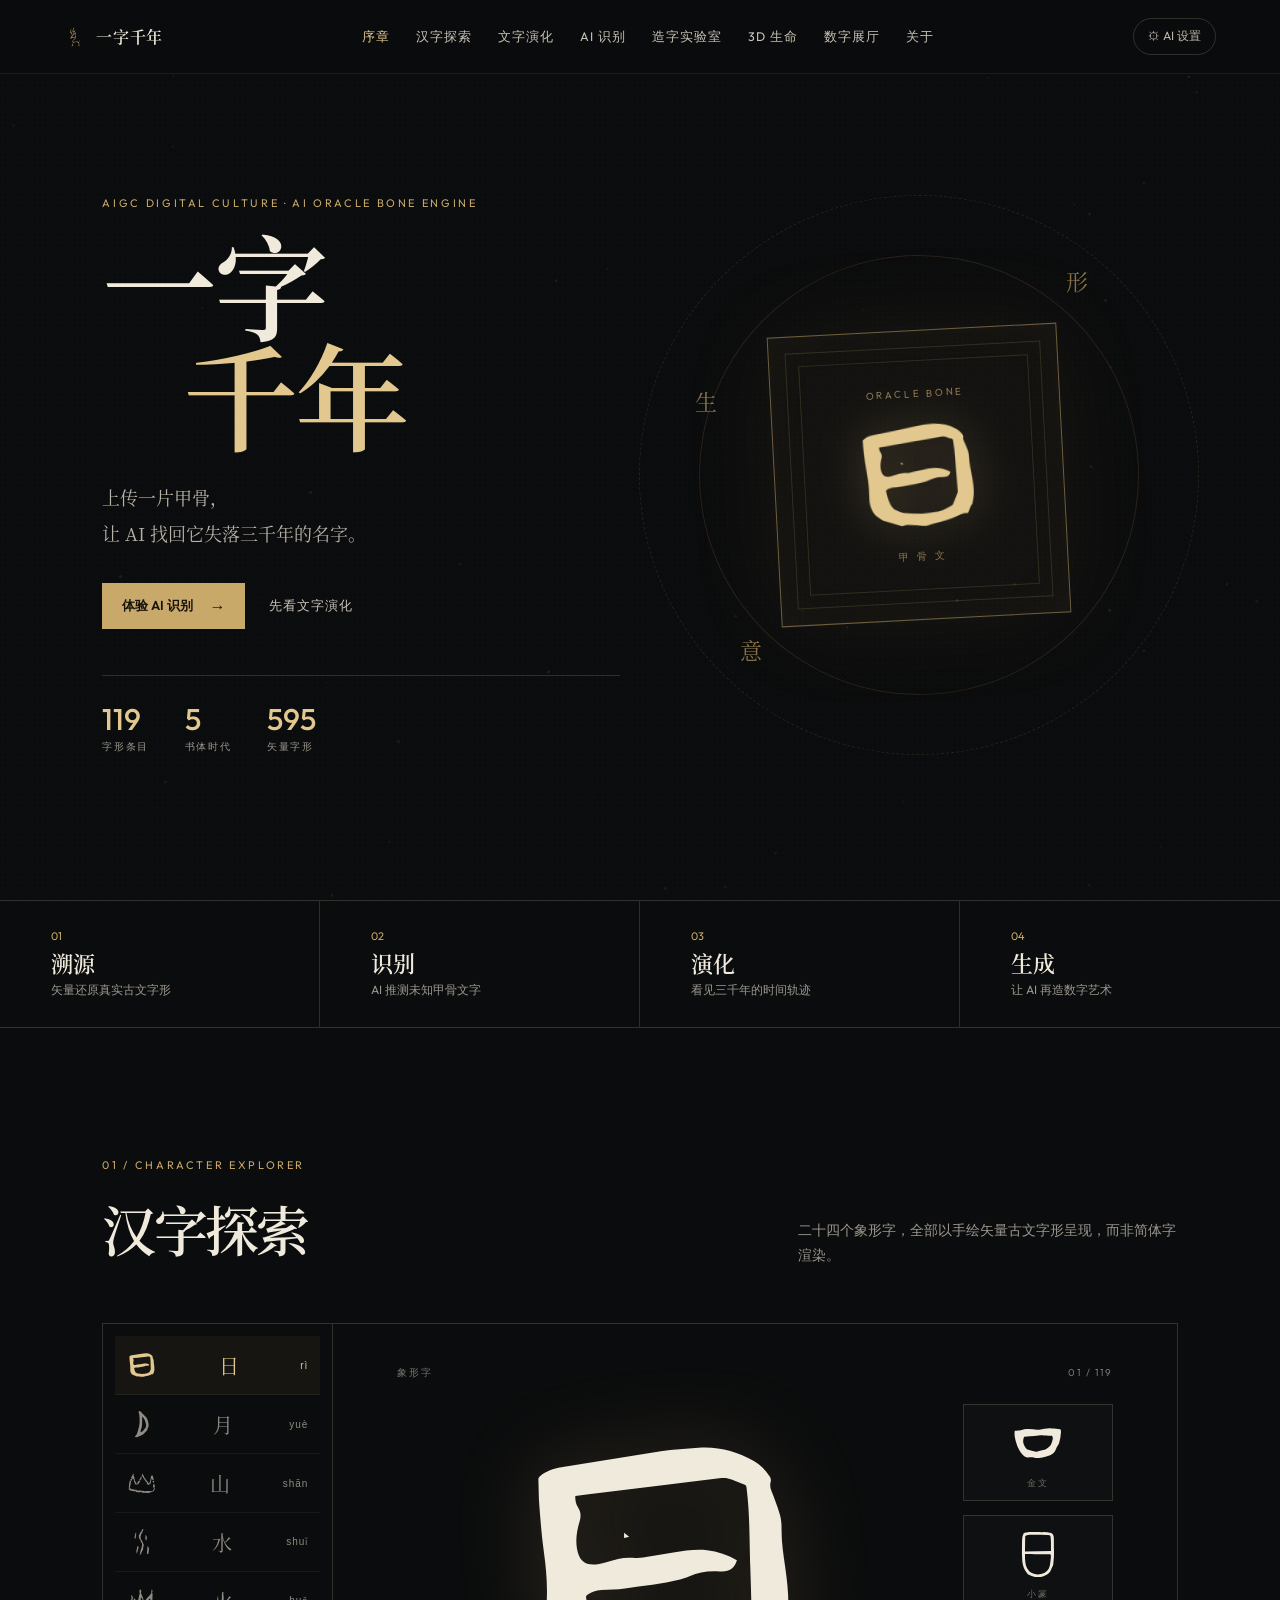
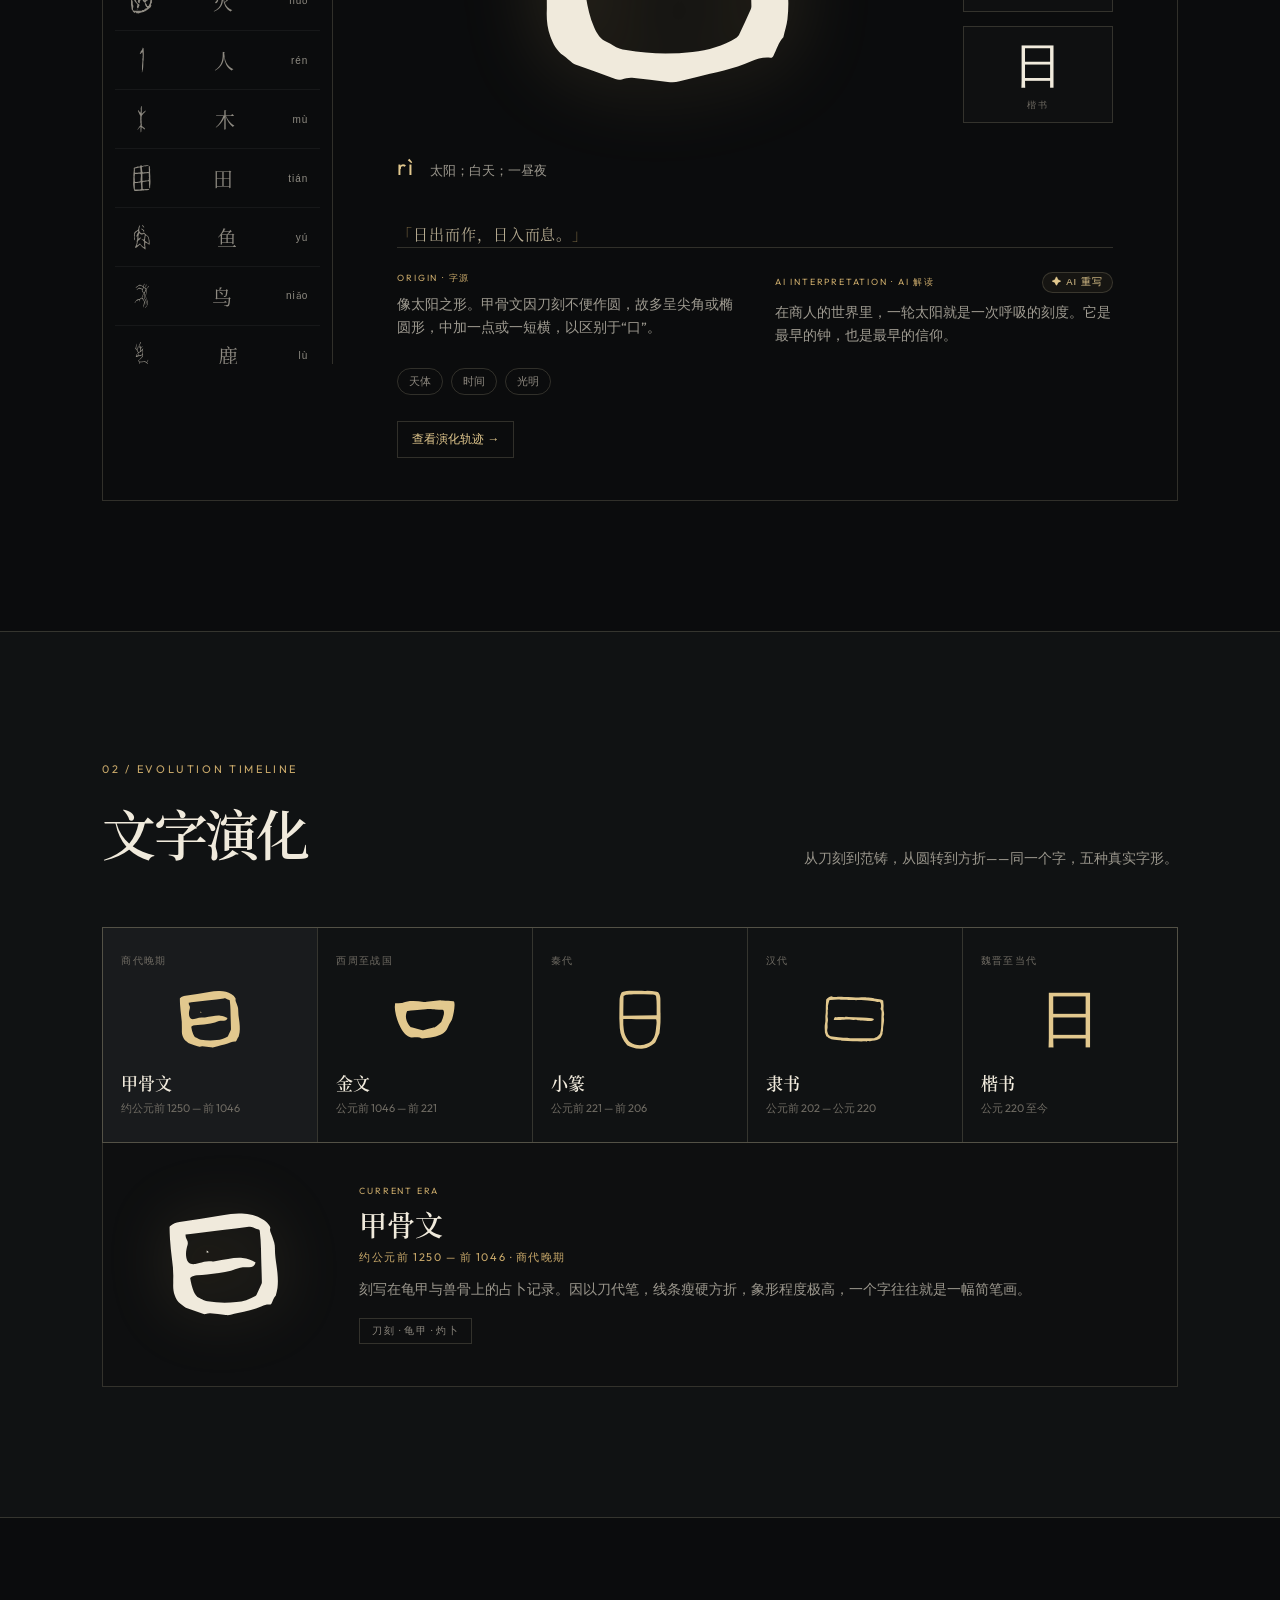
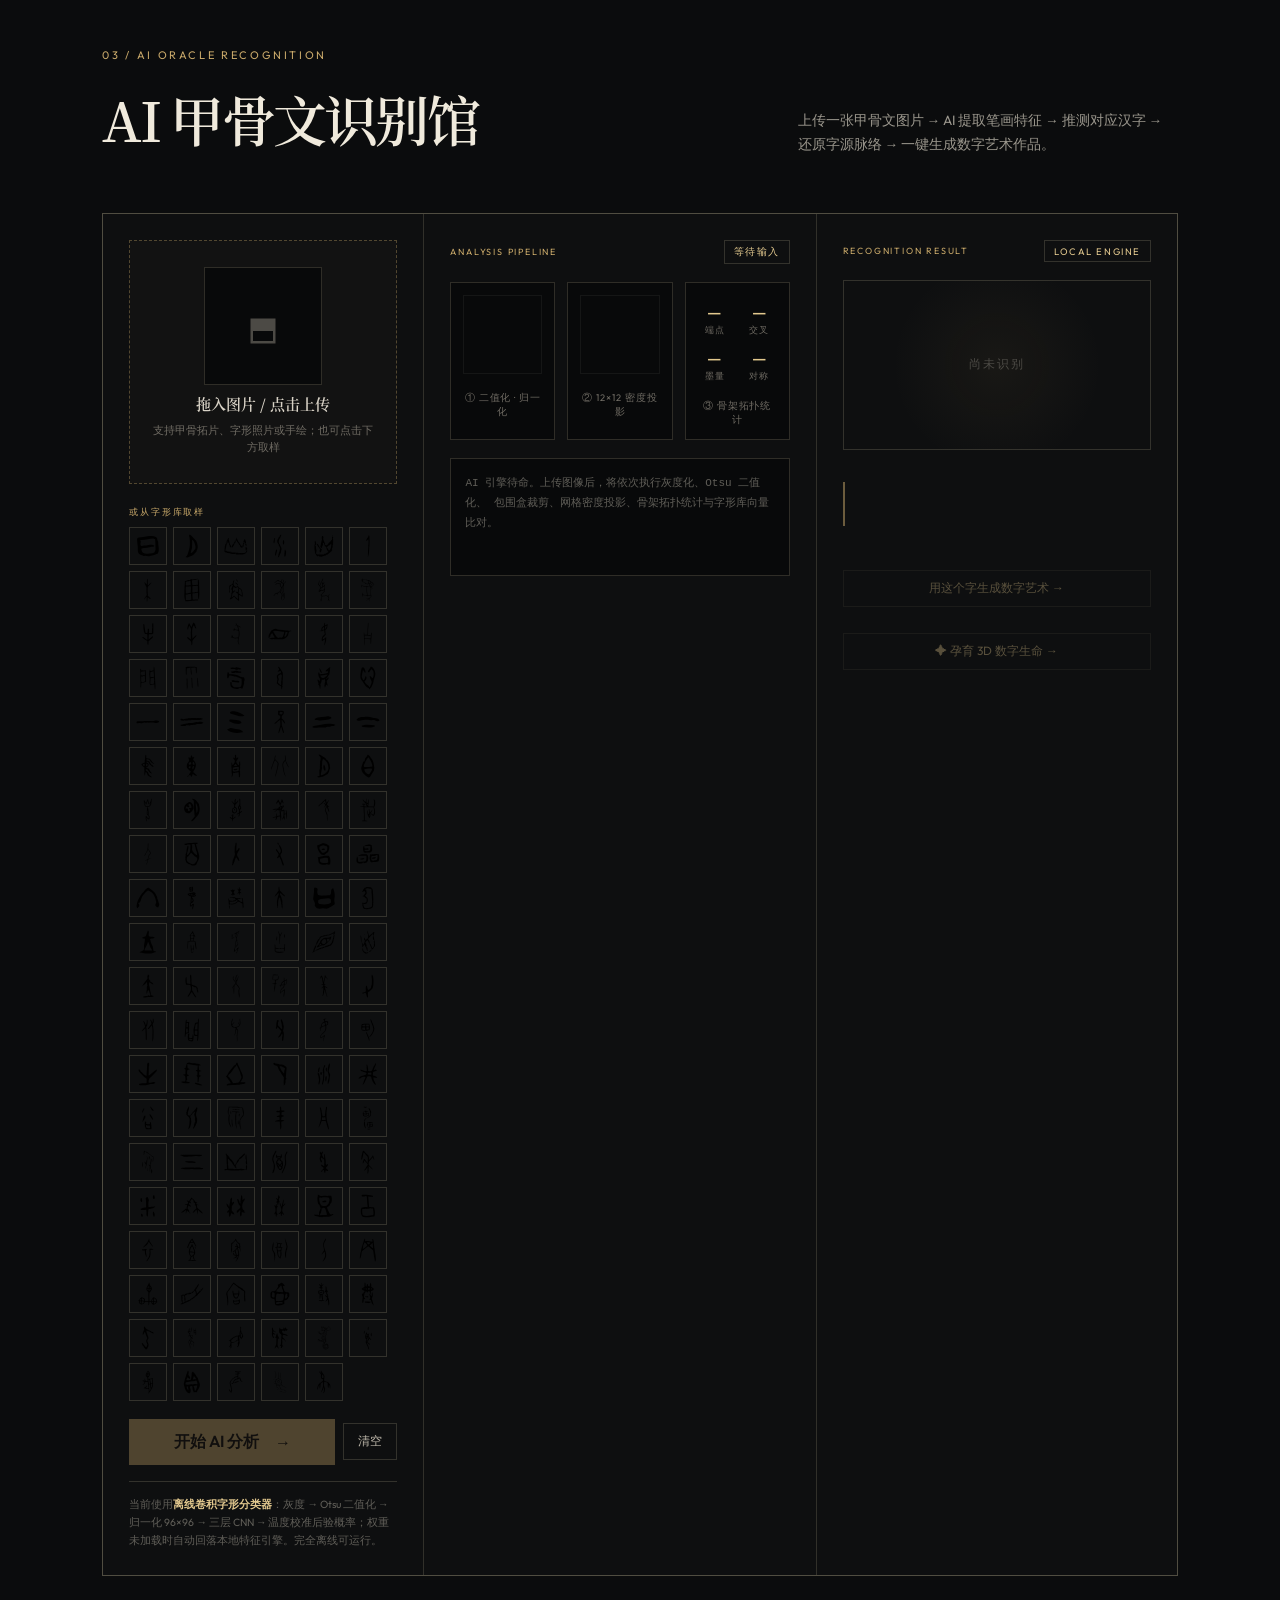
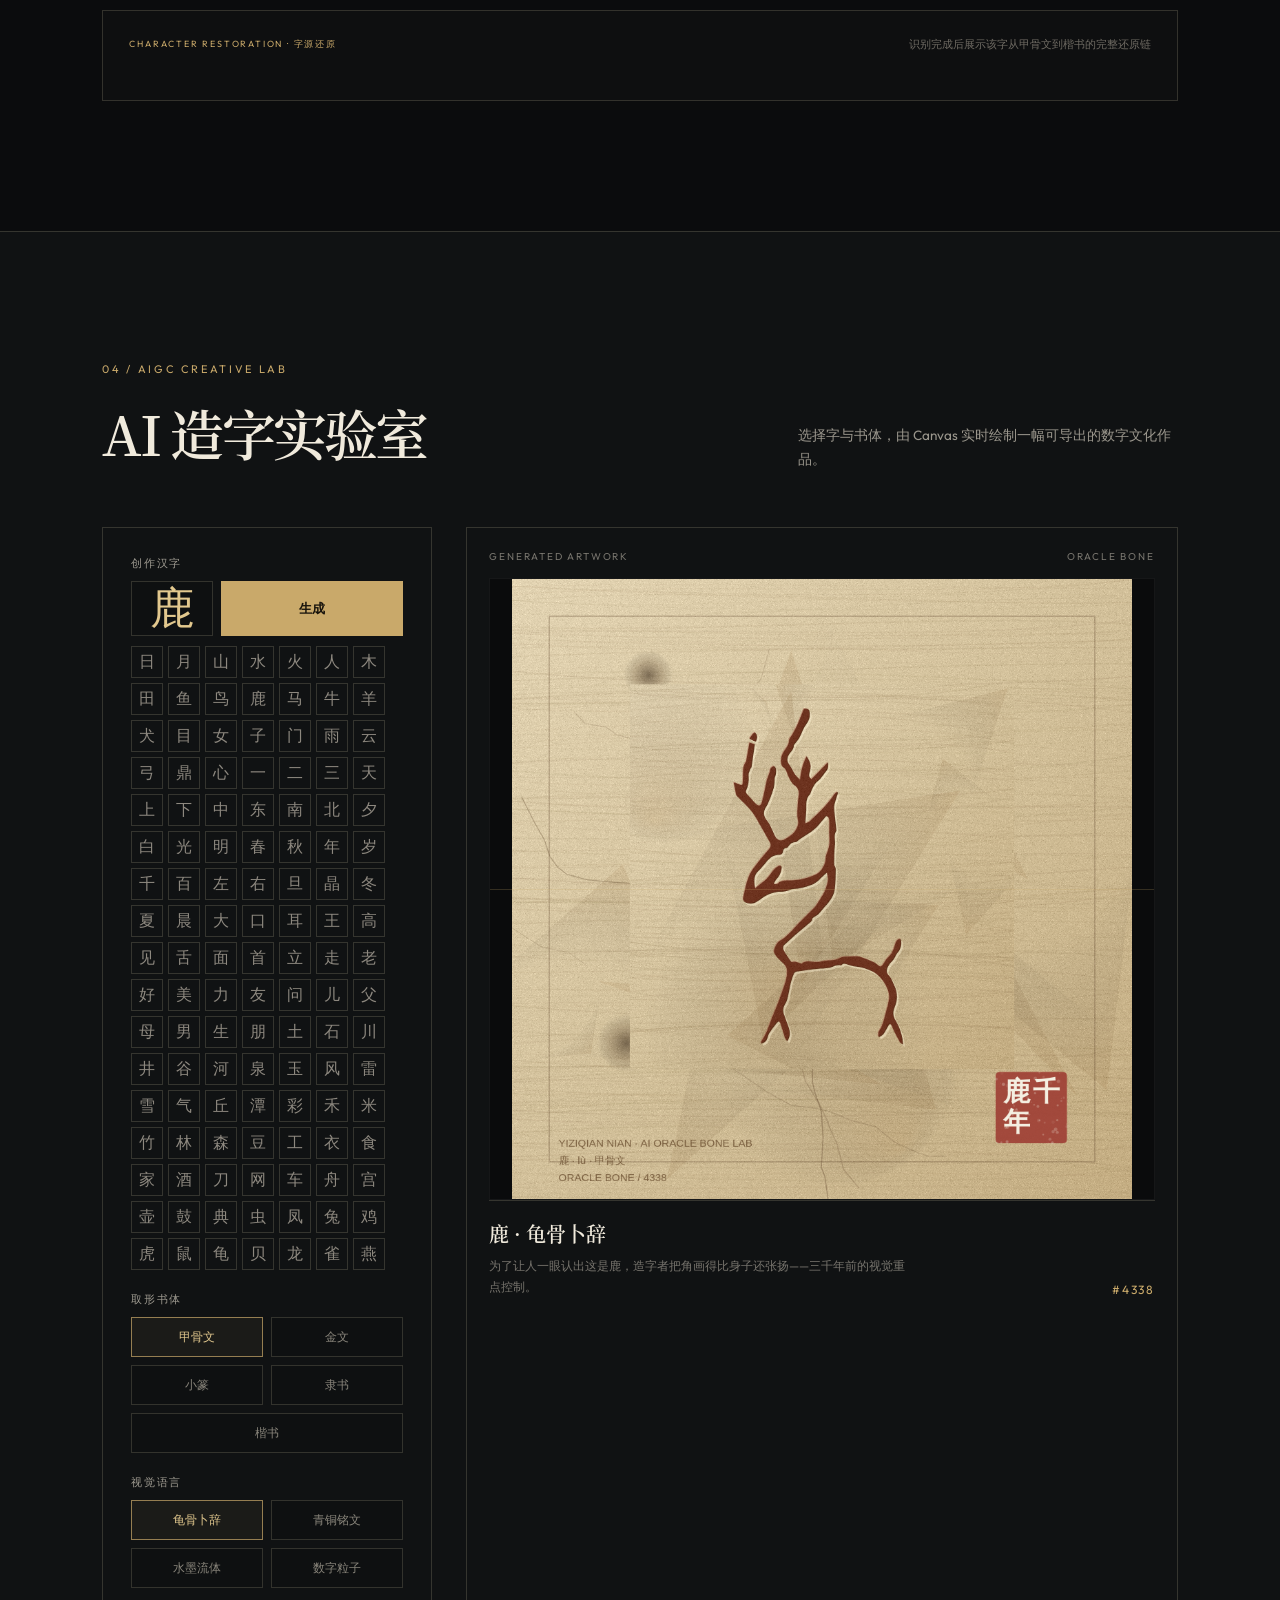
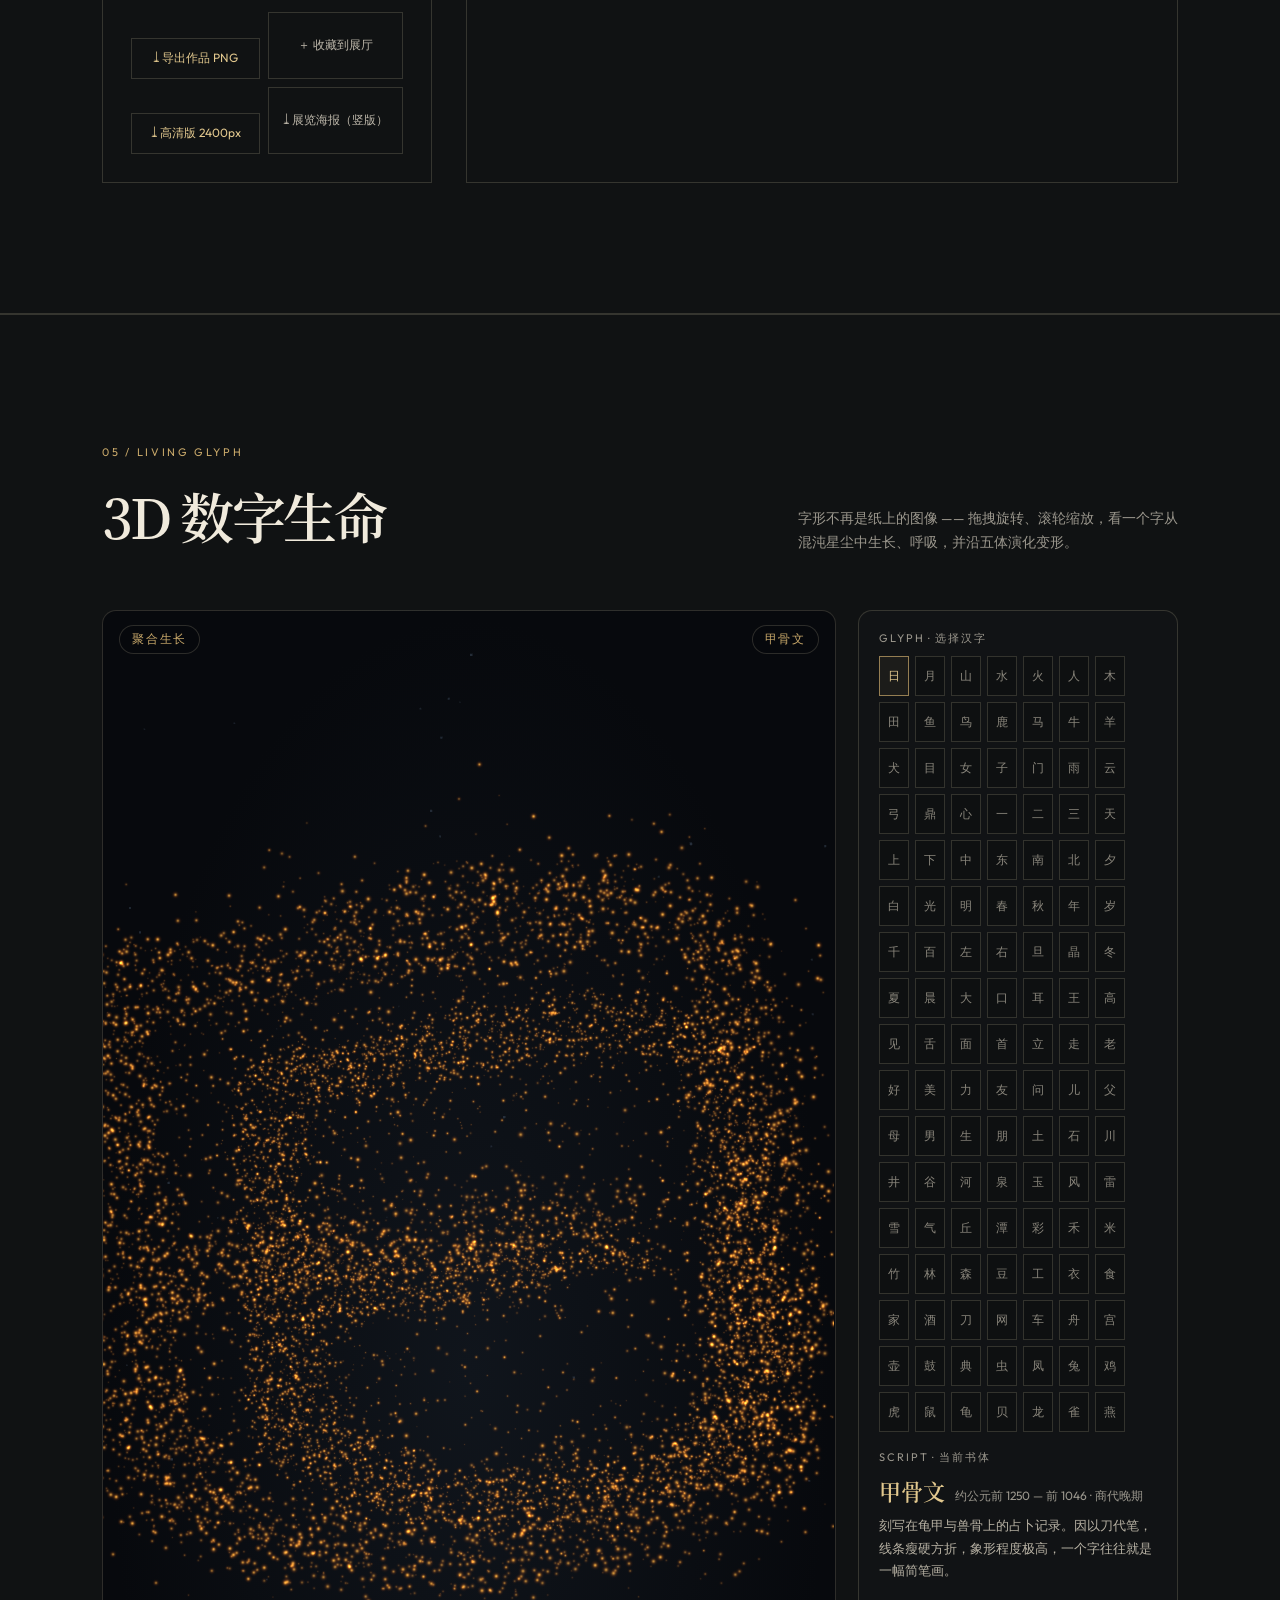
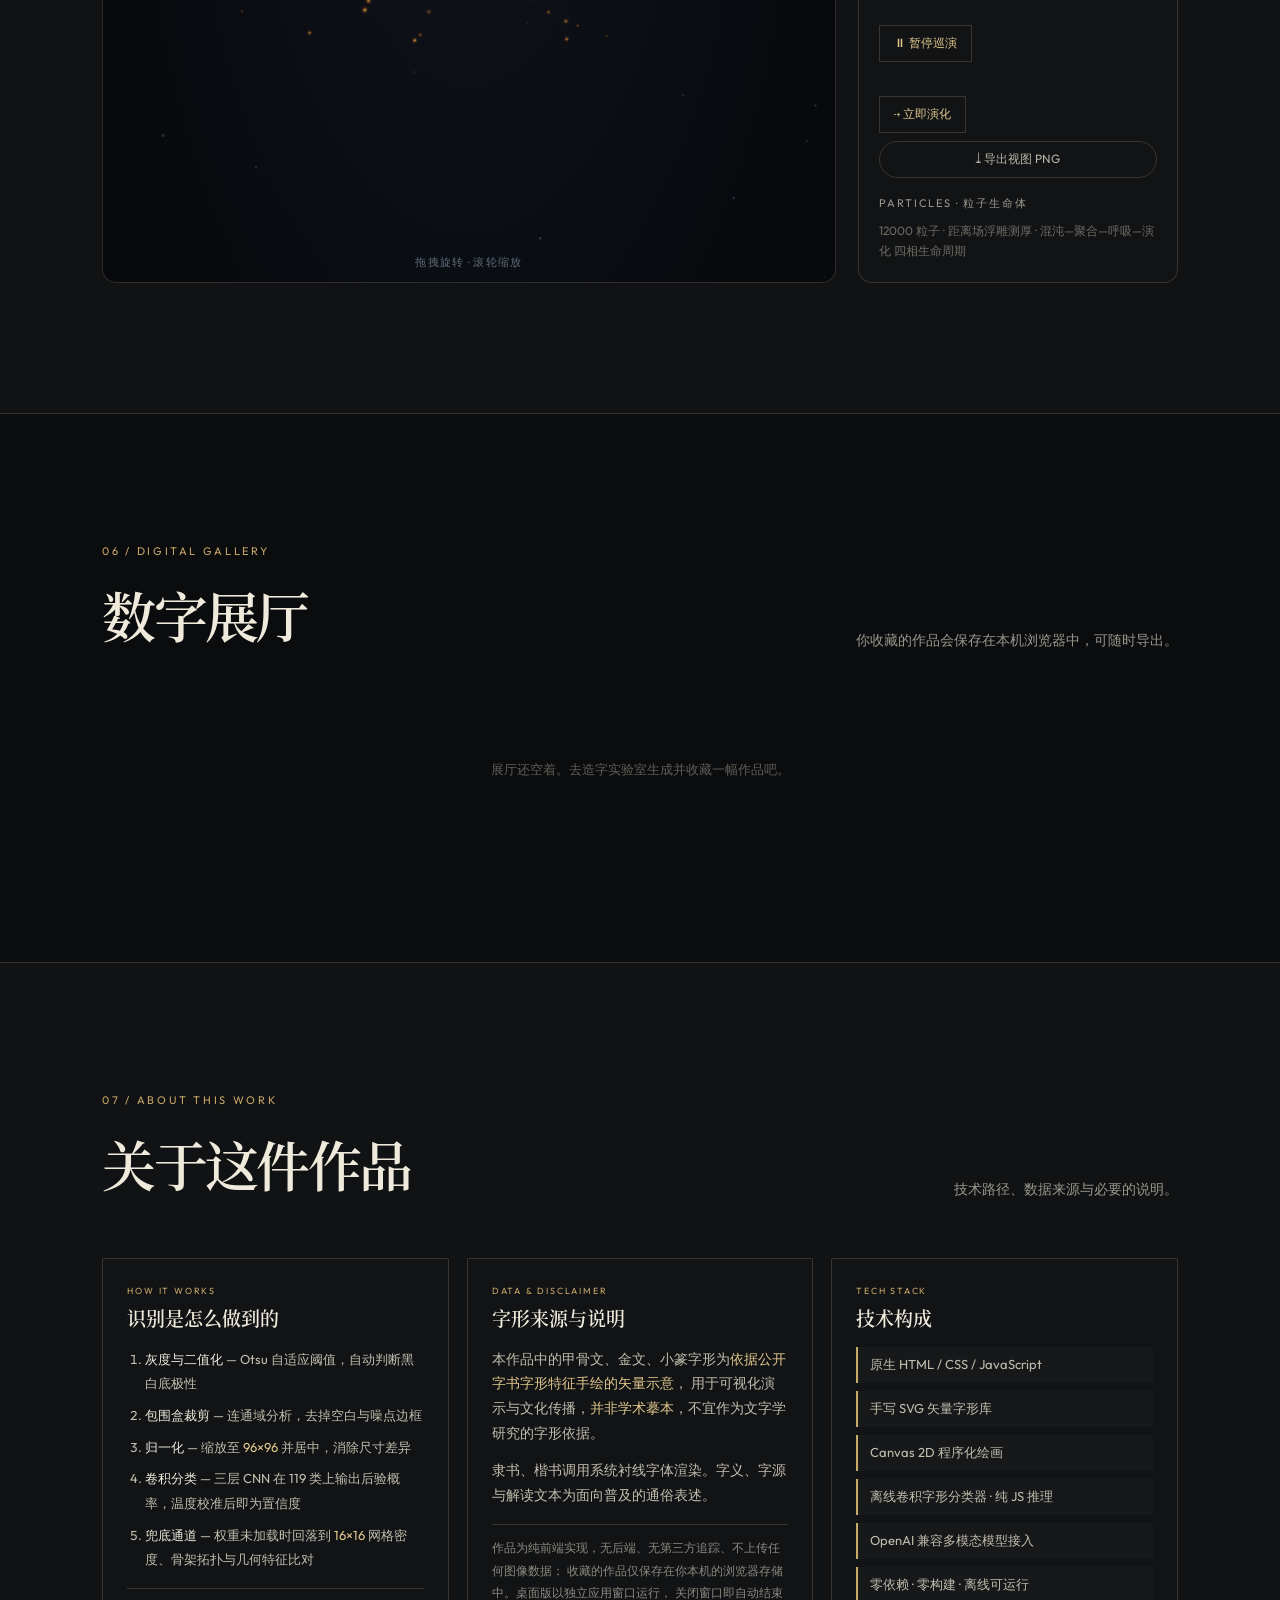
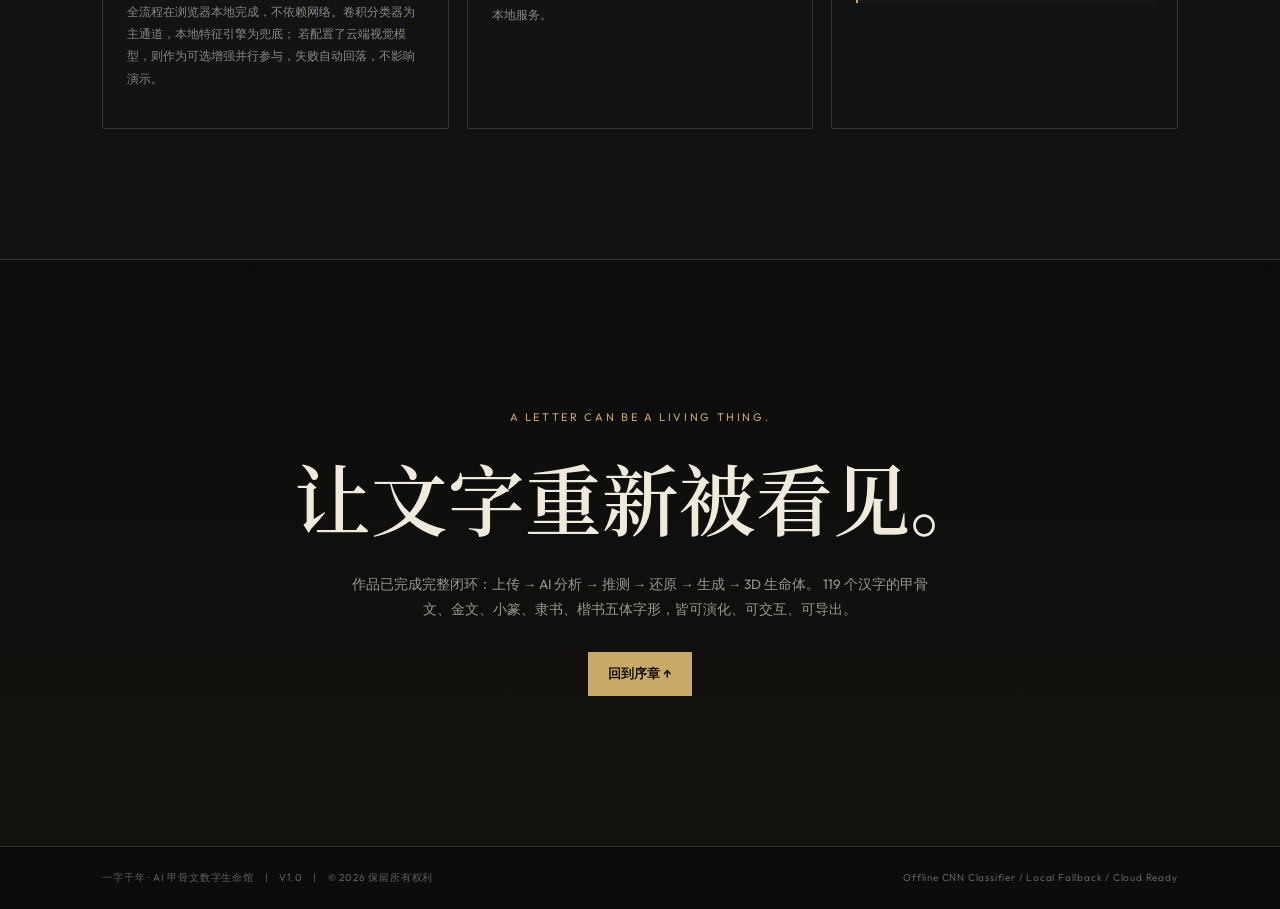
==== START.html @ ed97810f "一字千年 · AI 甲骨文数字生命馆 V1.0 桌面应用软件源码与文档： - 界面与交互：START.html / assets/css / assets/js - 离线识别：纯 JS 卷积分类器（1" ====
<!DOCTYPE html>
<html lang="zh-CN">
<head>
  <meta charset="UTF-8">
  <meta name="viewport" content="width=device-width, initial-scale=1.0">
  <title>一字千年 · AI 甲骨文数字生命馆</title>
  <meta name="author" content="王博彦">
  <meta name="description" content="AI 甲骨文识别与生成 · 上传甲骨文字形，AI 推测汉字、还原字源、生成数字艺术作品">
  <meta name="theme-color" content="#0d0f11">
  <meta property="og:title" content="一字千年 · AI 甲骨文数字生命馆">
  <meta property="og:description" content="上传一片甲骨，让 AI 找回它失落三千年的名字。">
  <meta property="og:type" content="website">
  <!-- 图标：甲骨「日」字 -->
  <link rel="icon" href="assets/img/favicon.ico">
  <link rel="icon" href="assets/img/icon.svg" type="image/svg+xml">
  <link rel="icon" href="assets/img/icon-192.png" sizes="192x192" type="image/png">
  <link rel="stylesheet" href="assets/css/style.css">
  <link rel="manifest" href="manifest.webmanifest">
  <link rel="apple-touch-icon" href="assets/img/icon-192.png">
</head>
<body>
  <canvas id="particles"></canvas>

  <header class="topbar">
    <div class="brand">
      <span class="brand-mark" id="brandGlyph"></span>
      <span>一字千年</span>
    </div>
    <nav id="mainNav">
      <a href="#home">序章</a>
      <a href="#explore">汉字探索</a>
      <a href="#evolution">文字演化</a>
      <a href="#oracle-ai">AI 识别</a>
      <a href="#ai-lab">造字实验室</a>
      <a href="#life-3d">3D 生命</a>
      <a href="#gallery">数字展厅</a>
      <a href="#about">关于</a>
    </nav>
    <div class="top-actions">
      <button class="ghost-btn" id="cfgBtn">⚙ AI 设置</button>
    </div>
  </header>

  <main>

    <!-- ============ HERO ============ -->
    <section id="home" class="hero">
      <div class="hero-copy">
        <p class="eyebrow">AIGC DIGITAL CULTURE · AI ORACLE BONE ENGINE</p>
        <h1>一字<br><em>千年</em></h1>
        <p class="hero-sub">上传一片甲骨，<br>让 AI 找回它失落三千年的名字。</p>
        <div class="hero-actions">
          <a class="primary-btn" href="#oracle-ai">体验 AI 识别 <span>→</span></a>
          <a class="text-btn" href="#evolution">先看文字演化</a>
        </div>
        <ul class="hero-facts">
          <li><b id="factChars">24</b><span>字形条目</span></li>
          <li><b>5</b><span>书体时代</span></li>
          <li><b id="factGlyphs">120</b><span>矢量字形</span></li>
        </ul>
      </div>

      <div class="hero-oracle">
        <div class="orbit orbit-a"></div>
        <div class="orbit orbit-b"></div>
        <div class="seal">
          <div class="seal-top">ORACLE BONE</div>
          <div class="seal-character" id="heroGlyph"></div>
          <div class="seal-bottom" id="heroLabel">甲 骨 文</div>
        </div>
        <div class="floating-note note-1">形</div>
        <div class="floating-note note-2">意</div>
        <div class="floating-note note-3">生</div>
      </div>
    </section>

    <section class="intro-strip">
      <div><span>01</span><strong>溯源</strong><small>矢量还原真实古文字形</small></div>
      <div><span>02</span><strong>识别</strong><small>AI 推测未知甲骨文字</small></div>
      <div><span>03</span><strong>演化</strong><small>看见三千年的时间轨迹</small></div>
      <div><span>04</span><strong>生成</strong><small>让 AI 再造数字艺术</small></div>
    </section>

    <!-- ============ 汉字探索 ============ -->
    <section id="explore" class="section">
      <div class="section-head">
        <div>
          <p class="eyebrow">01 / CHARACTER EXPLORER</p>
          <h2>汉字探索</h2>
        </div>
        <p class="section-desc">二十四个象形字，全部以手绘矢量古文字形呈现，而非简体字渲染。</p>
      </div>

      <div class="explorer">
        <aside class="char-list" id="charList"></aside>
        <div class="char-stage">
          <div class="stage-top">
            <span id="charCategory">象形字</span>
            <span id="charIndex">01 / 12</span>
          </div>

          <div class="stage-glyph-row">
            <div class="stage-glyph main" id="stageGlyph"></div>
            <div class="stage-side">
              <div class="side-glyph" id="sideBronze"><small>金文</small></div>
              <div class="side-glyph" id="sideSeal"><small>小篆</small></div>
              <div class="side-glyph" id="sideModern"><small>楷书</small></div>
            </div>
          </div>

          <div class="pinyin-row">
            <b id="charPinyin">rì</b>
            <span id="charGloss">太阳；白天；一昼夜</span>
          </div>

          <p class="char-poem" id="charPoem"></p>

          <div class="char-info">
            <div>
              <span class="label">ORIGIN · 字源</span>
              <p id="charOrigin"></p>
            </div>
            <div>
              <span class="label">
                AI INTERPRETATION · AI 解读
                <button class="mini-btn" id="aiRewriteBtn" title="用云端大模型重写这段展签文案">✦ AI 重写</button>
              </span>
              <p id="charMeaning"></p>
            </div>
          </div>
          <div class="tag-row" id="charTags"></div>
          <button class="outline-btn" id="evolveBtn">查看演化轨迹 →</button>
        </div>
      </div>
    </section>

    <!-- ============ 演化时间轴 ============ -->
    <section id="evolution" class="section dark-section">
      <div class="section-head">
        <div>
          <p class="eyebrow">02 / EVOLUTION TIMELINE</p>
          <h2>文字演化</h2>
        </div>
        <p class="section-desc">从刀刻到范铸，从圆转到方折——同一个字，五种真实字形。</p>
      </div>

      <div class="timeline" id="timeline"></div>
      <div class="timeline-detail">
        <div class="timeline-glyph" id="timelineGlyph"></div>
        <div class="timeline-text">
          <span class="label">CURRENT ERA</span>
          <h3 id="timelineTitle">甲骨文</h3>
          <p class="timeline-year" id="timelineYear"></p>
          <p id="timelineDesc"></p>
          <span class="tech-chip" id="timelineTech"></span>
        </div>
      </div>
    </section>

    <!-- ============ AI 甲骨文识别馆 ============ -->
    <section id="oracle-ai" class="section">
      <div class="section-head">
        <div>
          <p class="eyebrow">03 / AI ORACLE RECOGNITION</p>
          <h2>AI 甲骨文识别馆</h2>
        </div>
        <p class="section-desc">
          上传一张甲骨文图片 → AI 提取笔画特征 → 推测对应汉字 →
          还原字源脉络 → 一键生成数字艺术作品。
        </p>
      </div>

      <div class="recognizer">

        <!-- 左：输入 -->
        <div class="rec-input">
          <div class="dropzone" id="dropzone" role="button" tabindex="0"
               aria-label="上传甲骨文图片，也可直接粘贴">
            <input type="file" id="fileInput" accept="image/*" hidden>
            <div class="dz-inner" id="dzInner">
              <div class="dz-icon" id="dzPreviewWrap"></div>
              <b>拖入图片 / 点击上传</b>
              <small>支持甲骨拓片、字形照片或手绘；也可点击下方取样</small>
            </div>
          </div>

          <div class="sample-row">
            <span class="label">或从字形库取样</span>
            <div class="sample-chips" id="sampleChips"></div>
          </div>

          <div class="rec-actions">
            <button class="primary-btn wide" id="analyzeBtn" disabled>
              <span id="analyzeLabel">开始 AI 分析</span> <span>→</span>
            </button>
            <button class="ghost-btn" id="clearBtn">清空</button>
          </div>

          <div class="engine-note" id="engineNote"></div>
        </div>

        <!-- 中：分析过程 -->
        <div class="rec-process">
          <div class="proc-head">
            <span class="label">ANALYSIS PIPELINE</span>
            <span class="proc-state" id="procState">等待输入</span>
          </div>

          <div class="proc-grid">
            <div class="proc-cell">
              <canvas id="cvBinary" width="120" height="120"></canvas>
              <small>① 二值化 · 归一化</small>
            </div>
            <div class="proc-cell">
              <canvas id="cvGrid" width="120" height="120"></canvas>
              <small>② 12×12 密度投影</small>
            </div>
            <div class="proc-cell">
              <div class="topo-box" id="topoBox">
                <div><b id="topoEnd">—</b><span>端点</span></div>
                <div><b id="topoJun">—</b><span>交叉</span></div>
                <div><b id="topoDen">—</b><span>墨量</span></div>
                <div><b id="topoSym">—</b><span>对称</span></div>
              </div>
              <small>③ 骨架拓扑统计</small>
            </div>
          </div>

          <div class="proc-log" id="procLog">
            <p class="log-idle">AI 引擎待命。上传图像后，将依次执行灰度化、Otsu 二值化、
              包围盒裁剪、网格密度投影、骨架拓扑统计与字形库向量比对。</p>
          </div>
        </div>

        <!-- 右：结果 -->
        <div class="rec-result">
          <div class="proc-head">
            <span class="label">RECOGNITION RESULT</span>
            <span class="proc-state" id="srcBadge">LOCAL ENGINE</span>
          </div>

          <div class="result-hero" id="resultHero">
            <div class="rh-empty">尚未识别</div>
          </div>

          <div class="cand-list" id="candList"></div>

          <div class="reason-box" id="reasonBox"></div>

          <button class="outline-btn wide" id="toLabBtn" disabled>
            用这个字生成数字艺术 →
          </button>
          <button class="outline-btn wide" id="toLifeBtn" disabled>
            ✦ 孕育 3D 数字生命 →
          </button>
        </div>
      </div>

      <!-- 还原链条 -->
      <div class="restore-chain" id="restoreChain">
        <div class="rc-head">
          <span class="label">CHARACTER RESTORATION · 字源还原</span>
          <span class="rc-sub" id="rcSub">识别完成后展示该字从甲骨文到楷书的完整还原链</span>
        </div>
        <div class="rc-items" id="rcItems"></div>
      </div>
    </section>

    <!-- ============ AI 造字实验室 ============ -->
    <section id="ai-lab" class="section dark-section">
      <div class="section-head">
        <div>
          <p class="eyebrow">04 / AIGC CREATIVE LAB</p>
          <h2>AI 造字实验室</h2>
        </div>
        <p class="section-desc">选择字与书体，由 Canvas 实时绘制一幅可导出的数字文化作品。</p>
      </div>

      <div class="lab">
        <div class="lab-control">
          <label for="wordInput">创作汉字</label>
          <div class="input-row">
            <input id="wordInput" maxlength="1" value="鹿" aria-label="输入汉字">
            <button class="primary-btn" id="generateBtn">生成</button>
          </div>
          <div class="quick-chars" id="quickChars"></div>

          <label>取形书体</label>
          <div class="style-grid era-picker" id="eraPicker"></div>

          <label>视觉语言</label>
          <div class="style-grid" id="styleGrid">
            <button class="style-chip active" data-style="oracle">龟骨卜辞</button>
            <button class="style-chip" data-style="bronze">青铜铭文</button>
            <button class="style-chip" data-style="ink">水墨流体</button>
            <button class="style-chip" data-style="particle">数字粒子</button>
          </div>

          <div class="lab-actions">
            <button class="outline-btn wide" id="exportBtn">⤓ 导出作品 PNG</button>
            <button class="ghost-btn wide" id="saveBtn">＋ 收藏到展厅</button>
            <button class="outline-btn wide" id="exportHdBtn">⤓ 高清版 2400px</button>
            <button class="ghost-btn wide" id="exportPosterBtn">⤓ 展览海报（竖版）</button>
          </div>
        </div>

        <div class="generation-card">
          <div class="generation-meta">
            <span>GENERATED ARTWORK</span>
            <span id="generationStyle">ORACLE BONE</span>
          </div>
          <div class="generation-canvas" id="generationCanvas">
            <canvas id="artCanvas" width="900" height="900"></canvas>
            <div class="scanline"></div>
          </div>
          <div class="generation-footer">
            <div>
              <strong id="generatedTitle">鹿 · 龟骨卜辞</strong>
              <p id="generatedCaption"></p>
            </div>
            <span class="gen-code" id="genCode">#0000</span>
          </div>
        </div>
      </div>
    </section>

    <!-- ============ 3D 数字生命 ============ -->
    <section id="life-3d" class="section dark-section">
      <div class="section-head">
        <div>
          <p class="eyebrow">05 / LIVING GLYPH</p>
          <h2>3D 数字生命</h2>
        </div>
        <p class="section-desc">字形不再是纸上的图像 —— 拖拽旋转、滚轮缩放，看一个字从混沌星尘中生长、呼吸，并沿五体演化变形。</p>
      </div>
      <div class="life-grid">
        <div class="life-stage" id="lifeStage">
          <div class="life-hud">
            <span id="lifePhase">混沌星尘</span>
            <span id="lifeEra">甲骨文</span>
          </div>
          <div class="life-hint">拖拽旋转 · 滚轮缩放</div>
        </div>
        <div class="life-panel">
          <div class="life-block">
            <span class="label">GLYPH · 选择汉字</span>
            <div class="life-chars" id="lifeChars"></div>
          </div>
          <div class="life-block">
            <span class="label">SCRIPT · 当前书体</span>
            <div class="life-era-row">
              <b id="lifeEraName">甲骨文</b>
              <span id="lifeEraYear"></span>
            </div>
            <p class="life-era-desc" id="lifeEraDesc"></p>
          </div>
          <div class="life-block life-actions">
            <button class="outline-btn" id="lifeTourBtn">⏸ 暂停巡演</button>
            <button class="outline-btn" id="lifeEvolveBtn">⇢ 立即演化</button>
            <button class="ghost-btn" id="lifeShotBtn">⤓ 导出视图 PNG</button>
          </div>
          <div class="life-block">
            <span class="label">PARTICLES · 粒子生命体</span>
            <p class="life-note">12000 粒子 · 距离场浮雕测厚 · 混沌—聚合—呼吸—演化 四相生命周期</p>
          </div>
        </div>
      </div>
    </section>

    <!-- ============ 数字展厅 ============ -->
    <section id="gallery" class="section">
      <div class="section-head">
        <div>
          <p class="eyebrow">06 / DIGITAL GALLERY</p>
          <h2>数字展厅</h2>
        </div>
        <p class="section-desc">你收藏的作品会保存在本机浏览器中，可随时导出。</p>
      </div>
      <div class="gallery-grid" id="galleryGrid">
        <p class="gallery-empty">展厅还空着。去造字实验室生成并收藏一幅作品吧。</p>
      </div>
    </section>

    <!-- ============ 关于 / 技术说明 ============ -->
    <section id="about" class="section dark-section">
      <div class="section-head">
        <div>
          <p class="eyebrow">07 / ABOUT THIS WORK</p>
          <h2>关于这件作品</h2>
        </div>
        <p class="section-desc">技术路径、数据来源与必要的说明。</p>
      </div>

      <div class="about-grid">
        <div class="about-card">
          <span class="label">HOW IT WORKS</span>
          <h3>识别是怎么做到的</h3>
          <ol class="about-steps">
            <li><b>灰度与二值化</b> — Otsu 自适应阈值，自动判断黑白底极性</li>
            <li><b>包围盒裁剪</b> — 连通域分析，去掉空白与噪点边框</li>
            <li><b>归一化</b> — 缩放至 <span id="aboutNorm">96×96</span> 并居中，消除尺寸差异</li>
            <li><b>卷积分类</b> — 三层 CNN 在 119 类上输出后验概率，温度校准后即为置信度</li>
            <li><b>兜底通道</b> — 权重未加载时回落到 <span id="aboutGrid">16×16</span> 网格密度、骨架拓扑与几何特征比对</li>
          </ol>
          <p class="about-note">
            全流程在浏览器本地完成，不依赖网络。卷积分类器为主通道，本地特征引擎为兜底；
            若配置了云端视觉模型，则作为可选增强并行参与，失败自动回落，不影响演示。
          </p>
        </div>

        <div class="about-card">
          <span class="label">DATA &amp; DISCLAIMER</span>
          <h3>字形来源与说明</h3>
          <p>
            本作品中的甲骨文、金文、小篆字形为<b>依据公开字书字形特征手绘的矢量示意</b>，
            用于可视化演示与文化传播，<b>并非学术摹本</b>，不宜作为文字学研究的字形依据。
          </p>
          <p>
            隶书、楷书调用系统衬线字体渲染。字义、字源与解读文本为面向普及的通俗表述。
          </p>
          <p class="about-note">
            作品为纯前端实现，无后端、无第三方追踪、不上传任何图像数据；
            收藏的作品仅保存在你本机的浏览器存储中。桌面版以独立应用窗口运行，
            关闭窗口即自动结束本地服务。
          </p>
        </div>

        <div class="about-card">
          <span class="label">TECH STACK</span>
          <h3>技术构成</h3>
          <ul class="about-tags">
            <li>原生 HTML / CSS / JavaScript</li>
            <li>手写 SVG 矢量字形库</li>
            <li>Canvas 2D 程序化绘画</li>
            <li>离线卷积字形分类器 · 纯 JS 推理</li>
            <li>OpenAI 兼容多模态模型接入</li>
            <li>零依赖 · 零构建 · 离线可运行</li>
          </ul>
        </div>
      </div>
    </section>

    <section class="final-cta">
      <p class="eyebrow">A LETTER CAN BE A LIVING THING.</p>
      <h2>让文字重新被看见。</h2>
      <p>作品已完成完整闭环：上传 → AI 分析 → 推测 → 还原 → 生成 → 3D 生命体。
        119 个汉字的甲骨文、金文、小篆、隶书、楷书五体字形，皆可演化、可交互、可导出。</p>
      <a class="primary-btn" href="#home">回到序章 ↑</a>
    </section>
  </main>

  <footer>
    <span>一字千年 · AI 甲骨文数字生命馆　|　V1.0　|　© 2026 保留所有权利</span>
    <span id="footerEngine">Local Vision Engine / Cloud Vision Ready</span>
  </footer>

  <!-- ============ AI 设置弹窗 ============ -->
  <div class="modal-mask" id="cfgModal">
    <div class="modal">
      <div class="modal-head">
        <h3>AI 引擎设置</h3>
        <button class="modal-close" id="cfgClose">×</button>
      </div>
      <p class="modal-desc">
        填入任意 OpenAI 兼容的<b>视觉（多模态）</b>大模型即可启用云端识别；
        留空则使用内置的离线卷积分类器（完全离线可用）。<br>
        <em style="color:#c9614f">注意：必须是能"看图"的模型。</em>
        纯文本模型（如 DeepSeek 的 deepseek-chat / v4-pro）收到图片会报错或直接答非所问。
      </p>

      <label>服务商预设</label>
      <div class="preset-row" id="presetRow"></div>

      <label>Base URL</label>
      <input class="modal-input" id="cfgBase" placeholder="https://.../v1">

      <label>模型名称</label>
      <input class="modal-input" id="cfgModel" placeholder="qwen-vl-plus">

      <label>API Key</label>
      <input class="modal-input" id="cfgKey" type="password" placeholder="sk-...">

      <label class="switch-row">
        <input type="checkbox" id="cfgEnabled">
        <span>启用云端模型（关闭则仅使用本地离线分类器）</span>
      </label>

      <div class="modal-actions">
        <button class="ghost-btn" id="cfgTest">测试连接</button>
        <button class="primary-btn" id="cfgSave">保存配置</button>
      </div>
      <p class="modal-tip" id="cfgTip"></p>
    </div>
  </div>

  <!-- ============ 作品大图查看 ============ -->
  <div class="modal-mask" id="lbModal">
    <div class="lb-box">
      <button class="modal-close" id="lbClose">×</button>
      <img id="lbImg" alt="作品大图">
      <div class="lb-meta">
        <b id="lbTitle"></b>
        <span id="lbSub"></span>
        <a class="outline-btn" id="lbDownload" download>⤓ 下载</a>
      </div>
    </div>
  </div>

  <div class="toast" id="toast"></div>

  <script src="assets/js/three.min.js"></script>
  <script src="assets/js/life3d.js"></script>
  <script src="assets/js/glyphs-real.js"></script>
  <script src="assets/js/glyphs.js"></script>
  <script src="assets/js/vision.js"></script>
  <script src="assets/js/obicnn.js"></script>
  <script src="assets/js/ai.js"></script>
  <script src="assets/js/art.js"></script>
  <script src="assets/js/script.js"></script>
  <script>
    // PWA：注册离线缓存（file:// 下不支持，自动跳过）
    if ("serviceWorker" in navigator && location.protocol.startsWith("http")) {
      addEventListener("load", () => {
        navigator.serviceWorker.register("sw.js").catch(() => { });
      });
    }
  </script>
</body>
</html>
---- assets/css/style.css ----
/* 字体本地化：原为 Google Fonts CDN 在线 @import，
   为保证比赛现场无网络也能完整呈现，改为随包携带的开源字体（SIL OFL 1.1）。
   许可文件见 assets/fonts/OFL-*.txt */
@font-face{font-family:"Outfit";font-style:normal;font-weight:300;font-display:swap;src:url("../fonts/outfit-latin-300-normal.woff2") format("woff2")}
@font-face{font-family:"Outfit";font-style:normal;font-weight:400;font-display:swap;src:url("../fonts/outfit-latin-400-normal.woff2") format("woff2")}
@font-face{font-family:"Outfit";font-style:normal;font-weight:500;font-display:swap;src:url("../fonts/outfit-latin-500-normal.woff2") format("woff2")}
@font-face{font-family:"Outfit";font-style:normal;font-weight:600;font-display:swap;src:url("../fonts/outfit-latin-600-normal.woff2") format("woff2")}
@font-face{font-family:"Noto Serif SC";font-style:normal;font-weight:400;font-display:swap;src:url("../fonts/noto-serif-sc-400.woff2") format("woff2")}
@font-face{font-family:"Noto Serif SC";font-style:normal;font-weight:500 700;font-display:swap;src:url("../fonts/noto-serif-sc-600.woff2") format("woff2")}
:root{
  --bg:#0b0c0d;
  --panel:#111315;
  --panel2:#17191b;
  --line:rgba(220,207,174,.18);
  --text:#f0eadc;
  --muted:#9b978d;
  --gold:#c9a96a;
  --gold2:#e2c88e;
  --red:#9f3f35;
  --paper:#e8dfca;
  --cyan:#9fd8ff;
}
*{box-sizing:border-box}
html{scroll-behavior:smooth}
body{
  margin:0;background:var(--bg);color:var(--text);
  font-family:"Outfit","Noto Sans SC","PingFang SC","Microsoft YaHei",sans-serif;overflow-x:hidden;
}
body:before{
  content:"";position:fixed;inset:0;pointer-events:none;z-index:5;opacity:.07;
  background-image:radial-gradient(rgba(255,255,255,.4) .5px,transparent .5px);
  background-size:5px 5px;
}
#particles{position:fixed;inset:0;width:100%;height:100%;pointer-events:none;opacity:.4}

/* ---------- 顶栏 ---------- */
.topbar{
  height:74px;position:fixed;top:0;left:0;right:0;z-index:20;
  display:flex;align-items:center;justify-content:space-between;padding:0 5vw;gap:20px;
  background:rgba(11,12,13,.78);backdrop-filter:blur(18px);
  border-bottom:1px solid rgba(255,255,255,.07)
}
.brand{display:flex;gap:10px;align-items:center;font-family:"Noto Serif SC",serif;font-weight:600;letter-spacing:.05em}
.brand-mark{color:var(--gold);font-size:20px;display:inline-flex}
.brand-mark svg{display:block}
.ver{
  font-style:normal;font-size:9px;letter-spacing:.14em;color:var(--gold);
  border:1px solid rgba(201,169,106,.5);padding:2px 6px;margin-left:8px;vertical-align:middle
}
.topbar nav{display:flex;gap:26px}
.topbar nav a,.text-btn{color:#c8c3b7;text-decoration:none;font-size:12.5px;letter-spacing:.08em;transition:.2s}
.topbar nav a:hover{color:var(--gold2)}
.top-actions{display:flex;gap:10px}
.ghost-btn,.save-btn,.outline-btn{
  border:1px solid var(--line);background:transparent;color:#bcb6a9;
  padding:9px 14px;border-radius:99px;cursor:pointer;font-size:12px;transition:.2s;
  font-family:inherit
}
.ghost-btn:hover{border-color:rgba(201,169,106,.6);color:var(--gold2)}
.outline-btn{border-radius:0;color:var(--gold2)}
.outline-btn:hover{background:rgba(201,169,106,.09)}
.outline-btn:disabled,.primary-btn:disabled{opacity:.35;cursor:not-allowed}
.wide{width:100%;justify-content:center;text-align:center}

/* ---------- HERO ---------- */
.hero{
  min-height:100vh;padding:140px 8vw 90px;display:grid;grid-template-columns:1fr 1fr;
  align-items:center;position:relative;max-width:1500px;margin:auto;gap:40px
}
.hero-copy{position:relative;z-index:2}
.eyebrow{font-size:11px;letter-spacing:.24em;color:var(--gold);margin:0 0 18px}
.hero h1{font:600 clamp(72px,9vw,140px)/.95 "Noto Serif SC",serif;margin:0;letter-spacing:-.03em}
.hero h1 em{font-style:normal;color:var(--gold2);margin-left:.7em}
.hero-sub{font:400 18px/2 "Noto Serif SC",serif;color:#b9b4aa;margin:32px 0}
.hero-actions{display:flex;gap:24px;align-items:center;flex-wrap:wrap}
.primary-btn{
  display:inline-flex;align-items:center;gap:16px;text-decoration:none;border:0;
  background:var(--gold);color:#17130c;padding:13px 20px;font-weight:600;cursor:pointer;
  transition:.25s;font-size:13px;font-family:inherit
}
.primary-btn:hover{background:var(--gold2);transform:translateY(-2px)}
.primary-btn span{font-size:16px}
.text-btn{padding:10px 0}
.hero-facts{display:flex;gap:36px;margin:46px 0 0;padding:24px 0 0;border-top:1px solid var(--line);list-style:none}
.hero-facts li{display:grid;gap:2px}
.hero-facts b{font:500 30px "Outfit",serif;color:var(--gold2)}
.hero-facts span{font-size:10px;letter-spacing:.16em;color:var(--muted)}

.hero-oracle{height:600px;display:grid;place-items:center;position:relative}
.seal{
  width:290px;height:290px;border:1px solid rgba(201,169,106,.5);
  background:rgba(201,169,106,.045);display:flex;flex-direction:column;
  align-items:center;justify-content:center;position:relative;transform:rotate(-3deg);
  box-shadow:0 0 100px rgba(201,169,106,.08),inset 0 0 50px rgba(201,169,106,.04)
}
.seal:before,.seal:after{content:"";position:absolute;inset:16px;border:1px solid rgba(201,169,106,.18)}
.seal:after{inset:29px}
.seal-top,.seal-bottom{font-size:10px;letter-spacing:.28em;color:#8c7750;z-index:2}
.seal-character{color:var(--gold2);margin:10px;z-index:2;display:grid;place-items:center}
.seal-character svg{display:block;filter:drop-shadow(0 0 22px rgba(201,169,106,.3))}
.orbit{position:absolute;border:1px solid rgba(201,169,106,.14);border-radius:50%;width:440px;height:440px}
.orbit-b{width:560px;height:560px;border-style:dashed;animation:spin 30s linear infinite}
.orbit-a{transform:rotate(32deg)}
.floating-note{position:absolute;color:var(--gold);font:22px "Noto Serif SC",serif;opacity:.65}
.note-1{top:90px;right:90px}.note-2{bottom:110px;left:80px}.note-3{top:210px;left:35px}
@keyframes spin{to{transform:rotate(360deg)}}

.intro-strip{
  display:grid;grid-template-columns:repeat(4,1fr);
  border-top:1px solid var(--line);border-bottom:1px solid var(--line);max-width:1500px;margin:auto
}
.intro-strip div{padding:28px 4vw;border-right:1px solid var(--line);display:grid;gap:4px}
.intro-strip div:last-child{border-right:0}
.intro-strip span{color:var(--gold);font-size:11px}
.intro-strip strong{font:500 22px "Noto Serif SC",serif}
.intro-strip small{color:var(--muted);font-size:12px}

/* ---------- 通用区块 ---------- */
.section{padding:130px 8vw;max-width:1500px;margin:auto}
.dark-section{max-width:none;background:#101213;border-top:1px solid var(--line);border-bottom:1px solid var(--line)}
.section-head{display:flex;justify-content:space-between;align-items:end;margin-bottom:56px;gap:30px}
.section h2{font:500 54px "Noto Serif SC",serif;margin:0;letter-spacing:-.05em}
.section-desc{max-width:380px;color:var(--muted);line-height:1.8;margin:0;font-size:13.5px}
.label{font-size:9px;letter-spacing:.2em;color:var(--gold);display:block;margin-bottom:8px}

/* ---------- 探索 ---------- */
.explorer{display:grid;grid-template-columns:230px 1fr;border:1px solid var(--line);min-height:580px}
.char-list{border-right:1px solid var(--line);padding:12px;max-height:640px;overflow:auto}
.char-item{
  width:100%;display:flex;justify-content:space-between;align-items:center;gap:10px;
  border:0;border-bottom:1px solid rgba(255,255,255,.05);background:transparent;
  color:#8f8b82;padding:14px 12px;cursor:pointer;text-align:left;transition:.18s
}
.char-item:hover,.char-item.active{color:var(--gold2);background:rgba(201,169,106,.06)}
.char-item .ci-glyph{width:30px;height:30px;display:grid;place-items:center;flex:0 0 30px}
.char-item .ci-glyph svg{display:block}
.char-item .ci-modern{font:20px "Noto Serif SC",serif}
.char-item span{font-size:10px;letter-spacing:.1em}
.char-stage{padding:42px 5vw;display:flex;flex-direction:column;justify-content:center}
.stage-top{display:flex;justify-content:space-between;color:#77746d;font-size:10px;letter-spacing:.18em}

.stage-glyph-row{display:grid;grid-template-columns:1fr 150px;gap:32px;align-items:center;margin:24px 0}
.stage-glyph.main{display:grid;place-items:center;min-height:250px}
.stage-glyph.main svg{width:min(300px,42vw);height:auto;filter:drop-shadow(0 0 40px rgba(201,169,106,.22))}
.stage-side{display:grid;gap:14px}
.side-glyph{
  border:1px solid var(--line);padding:10px;display:grid;place-items:center;gap:6px;
  background:rgba(255,255,255,.015)
}
.side-glyph svg{width:56px;height:56px}
.side-glyph small{font-size:9px;letter-spacing:.16em;color:#6f6b63}

.pinyin-row{display:flex;align-items:baseline;gap:16px;margin:6px 0 26px;flex-wrap:wrap}
.pinyin-row b{font:400 22px "Outfit",serif;color:var(--gold2);letter-spacing:.06em}
.pinyin-row span{color:var(--muted);font-size:13px}

.char-info{display:grid;grid-template-columns:1fr 1fr;gap:40px;border-top:1px solid var(--line);padding-top:24px}
.char-info p{color:#9f9b91;line-height:1.75;margin:0;font-size:13.5px}
.tag-row{display:flex;gap:8px;margin:20px 0 0;flex-wrap:wrap}
.tag{border:1px solid var(--line);padding:5px 11px;font-size:11px;color:#8d887f;border-radius:99px}
.outline-btn{margin-top:26px;align-self:flex-start}

/* ---------- 时间轴 ---------- */
.timeline{display:grid;grid-template-columns:repeat(5,1fr);gap:1px;background:var(--line);border:1px solid var(--line)}
.timeline-item{background:#101213;padding:26px 18px;cursor:pointer;min-height:190px;transition:.2s;display:grid;gap:6px;align-content:start}
.timeline-item:hover,.timeline-item.active{background:#191b1d}
.timeline-item .era{color:#6f6b63;font-size:9.5px;letter-spacing:.14em}
.timeline-item .glyph{display:grid;place-items:center;min-height:74px;margin:8px 0}
.timeline-item .glyph svg{width:72px;height:72px;color:var(--gold2)}
.timeline-item h4{margin:0;font:500 17px "Noto Serif SC",serif}
.timeline-item p{color:#6f6b63;font-size:11px;margin:0}
.timeline-detail{
  display:grid;grid-template-columns:190px 1fr;align-items:center;gap:40px;
  padding:42px 26px;border:1px solid var(--line);border-top:0;background:#0e0f10
}
.timeline-glyph{display:grid;place-items:center}
.timeline-glyph svg{width:130px;height:130px;filter:drop-shadow(0 0 30px rgba(201,169,106,.2))}
.timeline-text h3{font:500 28px "Noto Serif SC",serif;margin:0 0 6px}
.timeline-year{color:var(--gold);font-size:11px;letter-spacing:.14em;margin:0 0 12px}
.timeline-text p:not(.timeline-year){color:var(--muted);line-height:1.85;max-width:680px;margin:0;font-size:13.5px}
.tech-chip{
  display:inline-block;margin-top:16px;border:1px solid var(--line);padding:5px 12px;
  font-size:10px;letter-spacing:.14em;color:#8d887f
}

/* ---------- AI 识别馆 ---------- */
.recognizer{display:grid;grid-template-columns:320px 1fr 360px;gap:1px;background:var(--line);border:1px solid var(--line)}
.rec-input,.rec-process,.rec-result{background:#0e0f10;padding:26px}

.dropzone{
  border:1px dashed rgba(201,169,106,.35);padding:26px 18px;text-align:center;cursor:pointer;
  transition:.2s;background:rgba(201,169,106,.02)
}
.dropzone:hover,.dropzone.over{border-color:var(--gold);background:rgba(201,169,106,.07)}
.dz-inner{display:grid;gap:8px;justify-items:center}
.dz-inner b{font:500 15px "Noto Serif SC",serif;color:#d8d2c6}
.dz-inner small{color:#6f6b63;font-size:11px;line-height:1.6}
.dz-icon{
  width:118px;height:118px;display:grid;place-items:center;border:1px solid var(--line);
  background:#08090a;overflow:hidden;position:relative
}
.dz-icon img{width:100%;height:100%;object-fit:contain}
.dz-icon svg{width:92px;height:92px}
.dz-icon:empty:before{
  content:"⬒";font-size:40px;color:#4c4a45
}
.dz-icon.has-img:before{content:""}

.sample-row{margin:22px 0 18px}
.sample-chips{display:flex;flex-wrap:wrap;gap:6px}
.sample-chips button{
  width:38px;height:38px;border:1px solid var(--line);background:transparent;cursor:pointer;
  display:grid;place-items:center;transition:.18s;padding:0
}
.sample-chips button:hover{border-color:rgba(201,169,106,.65);background:rgba(201,169,106,.07)}
.sample-chips svg{width:26px;height:26px}

.rec-actions{display:grid;grid-template-columns:1fr auto;gap:8px;align-items:center}
.rec-actions .primary-btn{padding:12px 14px;justify-content:center}
.rec-actions .ghost-btn{border-radius:0}
.engine-note{margin-top:16px;font-size:10.5px;line-height:1.7;color:#5f5d57;border-top:1px solid var(--line);padding-top:14px}

.proc-head{display:flex;justify-content:space-between;align-items:center;margin-bottom:18px;gap:10px}
.proc-head .label{margin:0}
.proc-state{font-size:9.5px;letter-spacing:.16em;color:var(--gold2);border:1px solid var(--line);padding:4px 9px;white-space:nowrap}
.proc-state.run{color:var(--cyan);border-color:rgba(159,216,255,.35);animation:pulse 1.2s infinite}
@keyframes pulse{50%{opacity:.5}}

.proc-grid{display:grid;grid-template-columns:repeat(3,1fr);gap:12px;margin-bottom:18px}
.proc-cell{border:1px solid var(--line);padding:12px;display:grid;gap:10px;justify-items:center;background:#08090a}
.proc-cell canvas{width:100%;max-width:120px;height:auto;image-rendering:pixelated;border:1px solid rgba(255,255,255,.05)}
.proc-cell small{font-size:9.5px;letter-spacing:.1em;color:#6f6b63;text-align:center}
.topo-box{display:grid;grid-template-columns:1fr 1fr;gap:10px;width:100%;padding:6px 0}
.topo-box div{display:grid;gap:2px;text-align:center}
.topo-box b{font:500 17px "Outfit",serif;color:var(--gold2)}
.topo-box span{font-size:9px;letter-spacing:.1em;color:#6f6b63}

.proc-log{
  border:1px solid var(--line);background:#08090a;padding:14px;min-height:118px;
  font-family:"Consolas","SFMono-Regular",monospace;font-size:11px;line-height:1.85;color:#7f8880
}
.proc-log p{margin:0}
.log-idle{color:#5f5d57}
.log-line{opacity:0;animation:fadeIn .3s forwards}
.log-line em{font-style:normal;color:var(--gold2)}
.log-line b{color:var(--cyan);font-weight:400}
@keyframes fadeIn{to{opacity:1}}

.result-hero{
  min-height:170px;border:1px solid var(--line);display:grid;place-items:center;
  background:radial-gradient(circle at center,rgba(201,169,106,.06),transparent 60%);margin-bottom:16px;padding:18px
}
.rh-empty{color:#4c4a45;font-size:12px;letter-spacing:.16em}
.rh-result{display:grid;grid-template-columns:auto 1fr;gap:20px;align-items:center;width:100%}
.rh-result .rh-glyph svg{width:96px;height:96px;filter:drop-shadow(0 0 24px rgba(201,169,106,.28))}
.rh-modern{font:500 54px "KaiTi","STKaiti","楷体",serif;color:var(--gold2);line-height:1}
.rh-meta{margin-top:8px;font-size:11px;color:var(--muted);letter-spacing:.08em}
.rh-conf{margin-top:10px;font-size:11px;color:var(--cyan);letter-spacing:.1em}

.cand-list{display:grid;gap:8px;margin-bottom:16px}
.cand{
  display:grid;grid-template-columns:34px 1fr 46px;gap:12px;align-items:center;
  border:1px solid var(--line);padding:8px 12px;cursor:pointer;transition:.18s;background:transparent;
  font-family:inherit;color:inherit;text-align:left
}
.cand:hover{border-color:rgba(201,169,106,.5);background:rgba(201,169,106,.05)}
.cand.top{border-color:rgba(201,169,106,.6);background:rgba(201,169,106,.07)}
.cand .cand-g svg{width:30px;height:30px}
.cand .cand-bar{height:4px;background:rgba(255,255,255,.07);position:relative;overflow:hidden}
.cand .cand-bar i{position:absolute;left:0;top:0;bottom:0;background:var(--gold);transition:width .9s cubic-bezier(.2,.8,.2,1)}
.cand .cand-name{display:flex;justify-content:space-between;font-size:11px;color:#8d887f;margin-bottom:5px}
.cand .cand-name b{font:400 15px "Noto Serif SC",serif;color:#cfc9bd;font-weight:500}
.cand .cand-val{font:500 12px "Outfit",serif;color:var(--gold2);text-align:right}

.reason-box{
  border-left:2px solid rgba(201,169,106,.5);padding:10px 0 10px 14px;margin-bottom:18px;
  font-size:12.5px;line-height:1.85;color:#8d887f;min-height:44px
}

/* ---------- 还原链 ---------- */
.restore-chain{margin-top:34px;border:1px solid var(--line);background:#0e0f10;padding:26px}
.rc-head{display:flex;justify-content:space-between;align-items:center;gap:16px;margin-bottom:22px;flex-wrap:wrap}
.rc-head .label{margin:0}
.rc-sub{font-size:11px;color:#6f6b63}
.rc-items{display:grid;grid-template-columns:repeat(5,1fr);gap:1px;background:var(--line)}
.rc-item{background:#0e0f10;padding:20px 12px;display:grid;gap:8px;justify-items:center;text-align:center}
.rc-item svg{width:74px;height:74px}
.rc-item b{font:500 15px "Noto Serif SC",serif;color:#cfc9bd}
.rc-item small{font-size:9.5px;letter-spacing:.12em;color:#6f6b63}
.rc-arrow{color:var(--gold);opacity:.5;align-self:center;font-size:18px}

/* ---------- 实验室 ---------- */
.lab{display:grid;grid-template-columns:330px 1fr;gap:34px}
.lab-control{border:1px solid var(--line);padding:28px;height:max-content}
.lab-control label{display:block;font-size:10.5px;letter-spacing:.16em;color:#9e9a90;margin:22px 0 10px}
.lab-control label:first-child{margin-top:0}
.input-row{display:flex;gap:8px}
.input-row input{
  width:82px;background:#0e1011;border:1px solid var(--line);color:var(--gold2);
  font:44px "KaiTi","STKaiti","楷体",serif;text-align:center;outline:none
}
.input-row .primary-btn{flex:1;justify-content:center}
.quick-chars{display:flex;flex-wrap:wrap;gap:5px;margin-top:10px}
.quick-chars button{
  width:32px;height:32px;border:1px solid var(--line);background:transparent;color:#8d887f;
  cursor:pointer;font:400 16px "KaiTi",serif;transition:.18s;padding:0
}
.quick-chars button:hover{border-color:rgba(201,169,106,.6);color:var(--gold2)}
.style-grid{display:grid;grid-template-columns:1fr 1fr;gap:8px}
.style-chip{
  background:#0e1011;border:1px solid var(--line);color:#89857b;padding:11px 8px;
  cursor:pointer;font-size:11.5px;font-family:inherit;transition:.18s
}
.style-chip:hover{border-color:rgba(201,169,106,.4)}
.style-chip.active{border-color:rgba(201,169,106,.7);color:var(--gold2);background:rgba(201,169,106,.06)}
.era-picker .style-chip:last-child{grid-column:1/-1}
.lab-actions{display:grid;grid-template-columns:1fr auto;gap:8px;margin-top:24px}
.lab-actions .outline-btn,.lab-actions .ghost-btn{border-radius:0;padding:11px 14px}

.generation-card{border:1px solid var(--line);background:#101213;padding:22px}
.generation-meta{display:flex;justify-content:space-between;color:#77746d;font-size:10px;letter-spacing:.18em}
.generation-canvas{
  margin-top:15px;position:relative;overflow:hidden;background:#0a0b0c;
  display:grid;place-items:center;border:1px solid rgba(255,255,255,.05)
}
#artCanvas{width:100%;max-width:620px;height:auto;display:block}
.scanline{
  position:absolute;left:0;right:0;height:1px;background:rgba(201,169,106,.22);
  animation:scan 3.6s ease-in-out infinite;pointer-events:none
}
@keyframes scan{0%,100%{top:4%;opacity:0}30%,70%{opacity:1}50%{top:94%}}
.generation-footer{display:flex;justify-content:space-between;align-items:end;border-top:1px solid var(--line);padding-top:18px;gap:16px}
.generation-footer strong{font:500 20px "Noto Serif SC",serif;display:block}
.generation-footer p{margin:8px 0 0;color:#77746d;font-size:12px;line-height:1.7;max-width:420px}
.gen-code{font:400 12px "Outfit",serif;color:var(--gold);letter-spacing:.14em;white-space:nowrap}

/* ---------- 展厅 ---------- */
.gallery-grid{display:grid;grid-template-columns:repeat(auto-fill,minmax(210px,1fr));gap:18px}
.gallery-empty{color:#5f5d57;font-size:12.5px;grid-column:1/-1;padding:40px 0;text-align:center}
.gal-item{border:1px solid var(--line);background:#0e0f10;padding:12px;display:grid;gap:10px}
.gal-item img{width:100%;height:auto;display:block;border:1px solid rgba(255,255,255,.05)}
.gal-meta{display:flex;justify-content:space-between;align-items:center;font-size:10.5px;color:#6f6b63}
.gal-meta b{font:500 13px "Noto Serif SC",serif;color:#cfc9bd}
.gal-del{border:0;background:transparent;color:#6a6863;cursor:pointer;font-size:14px;padding:0 4px;font-family:inherit}
.gal-del:hover{color:var(--red)}

/* ---------- CTA / FOOTER ---------- */
.final-cta{text-align:center;padding:150px 20px;background:linear-gradient(#0b0c0d,#14120e)}
.final-cta h2{font:500 clamp(40px,6vw,78px) "Noto Serif SC",serif;margin:0 0 20px}
.final-cta p:not(.eyebrow){color:var(--muted);max-width:580px;margin:0 auto 30px;line-height:1.85;font-size:13.5px}
footer{padding:24px 8vw;border-top:1px solid var(--line);display:flex;justify-content:space-between;color:#62605a;font-size:10px;letter-spacing:.08em;gap:12px;flex-wrap:wrap}

/* ---------- 弹窗 ---------- */
.modal-mask{
  position:fixed;inset:0;z-index:60;background:rgba(5,6,7,.82);backdrop-filter:blur(6px);
  display:none;place-items:center;padding:20px
}
.modal-mask.open{display:grid}
.modal{
  width:min(520px,100%);background:#111315;border:1px solid var(--line);padding:30px;
  max-height:88vh;overflow:auto
}
.modal-head{display:flex;justify-content:space-between;align-items:center;margin-bottom:12px}
.modal-head h3{font:500 22px "Noto Serif SC",serif;margin:0}
.modal-close{border:0;background:transparent;color:#8d887f;font-size:26px;cursor:pointer;line-height:1;padding:0}
.modal-desc{color:var(--muted);font-size:12.5px;line-height:1.8;margin:0 0 22px}
.modal label{display:block;font-size:10.5px;letter-spacing:.16em;color:#9e9a90;margin:16px 0 8px}
.modal-input{
  width:100%;background:#0e1011;border:1px solid var(--line);color:var(--text);
  padding:11px 13px;font-family:inherit;font-size:13px;outline:none
}
.modal-input:focus{border-color:rgba(201,169,106,.6)}
.preset-row{display:flex;flex-wrap:wrap;gap:6px}
.preset-row button{
  border:1px solid var(--line);background:transparent;color:#8d887f;padding:7px 12px;
  cursor:pointer;font-size:11.5px;font-family:inherit;transition:.18s
}
.preset-row button:hover{border-color:rgba(201,169,106,.6);color:var(--gold2)}
.switch-row{display:flex;align-items:center;gap:10px;font-size:12px;color:#9e9a90;letter-spacing:0;margin-top:20px}
.switch-row input{width:16px;height:16px;accent-color:var(--gold)}
.modal-actions{display:flex;gap:10px;justify-content:flex-end;margin-top:24px}
.modal-tip{margin:14px 0 0;font-size:11.5px;line-height:1.7;color:var(--gold2);min-height:18px;
  white-space:pre-line;word-break:break-word}
.modal-tip.ok{color:#7fc08a}
.modal-tip.err{color:#d98a76}
.modal-tip.warn{color:#e0b25c}

/* ---------- Toast ---------- */
.toast{
  position:fixed;left:50%;bottom:36px;transform:translate(-50%,24px);z-index:80;
  background:#17191b;border:1px solid rgba(201,169,106,.45);color:var(--gold2);
  padding:12px 22px;font-size:12.5px;letter-spacing:.06em;opacity:0;pointer-events:none;transition:.3s
}
.toast.show{opacity:1;transform:translate(-50%,0)}

/* ---------- 响应式 ---------- */
@media(max-width:1180px){
  .recognizer{grid-template-columns:1fr 1fr}
  .rec-result{grid-column:1/-1}
  .topbar nav{gap:16px}
}
@media(max-width:900px){
  .lab{grid-template-columns:1fr}
  .char-info{grid-template-columns:1fr;gap:22px}
  .restore-chain{padding:18px}
  .rc-items{grid-template-columns:1fr 1fr;gap:14px;background:transparent}
  .rc-item{border:1px solid var(--line)}
  .rc-arrow{display:none}
}
@media(max-width:800px){
  /* 导航不再隐藏：改为可横向滑动的 chip 条，保证手机上仍能在展区间跳转 */
  .topbar{flex-wrap:wrap;padding:12px 4vw;gap:8px}
  .topbar nav{
    order:3;flex-basis:100%;gap:8px;
    overflow-x:auto;overflow-y:hidden;
    -webkit-overflow-scrolling:touch;scrollbar-width:none;
    padding-bottom:2px;
  }
  .topbar nav::-webkit-scrollbar{display:none}
  .topbar nav a{
    flex:0 0 auto;white-space:nowrap;
    border:1px solid var(--line);border-radius:999px;
    padding:5px 12px;font-size:11.5px;background:rgba(255,255,255,.02);
  }
  .hero{grid-template-columns:1fr;padding-top:118px;min-height:auto}
  .hero-oracle{height:420px}
  .orbit{width:300px;height:300px}.orbit-b{width:380px;height:380px}
  .seal{width:220px;height:220px}
  .seal-character svg{width:110px;height:110px}
  .hero-facts{gap:24px}
  .intro-strip{grid-template-columns:1fr 1fr}
  .section{padding:88px 5vw}
  .section-head{display:block}
  .section-desc{margin-top:18px}
  .section h2{font-size:38px}
  .explorer{grid-template-columns:1fr}
  .char-list{border-right:0;border-bottom:1px solid var(--line);display:grid;grid-template-columns:repeat(6,1fr);max-height:none}
  .char-item{justify-content:center;border-bottom:0;border-right:1px solid rgba(255,255,255,.05);padding:10px 4px}
  .char-item .ci-modern,.char-item span{display:none}
  .stage-glyph-row{grid-template-columns:1fr;gap:20px}
  .stage-side{grid-template-columns:repeat(3,1fr)}
  .timeline{grid-template-columns:1fr 1fr}
  .timeline-detail{grid-template-columns:1fr;gap:20px;padding:26px 16px;text-align:center}
  .timeline-text{display:grid;justify-items:center}
  .recognizer{grid-template-columns:1fr}
  .proc-grid{grid-template-columns:1fr 1fr}
  .lab-actions,.rec-actions{grid-template-columns:1fr}
  footer{display:block}footer span{display:block;margin:4px 0}
}

/* ---------- 汉字探索：诗句 + AI 重写按钮 ---------- */
.char-poem{
  margin:14px 0 0;font:400 15px/1.7 "Noto Serif SC",serif;
  color:#b9ae93;letter-spacing:.06em;
}
.char-poem:before{content:"「";color:var(--gold);opacity:.6}
.char-poem:after{content:"」";color:var(--gold);opacity:.6}
.char-poem:empty{display:none}

.char-info .label{display:flex;align-items:center;gap:8px;justify-content:space-between}
.mini-btn{
  border:1px solid var(--line);background:rgba(201,169,106,.06);color:var(--gold2);
  font-size:9.5px;letter-spacing:.1em;padding:3px 9px;border-radius:999px;cursor:pointer;
  transition:.2s;white-space:nowrap;
}
.mini-btn:hover{background:rgba(201,169,106,.18);border-color:var(--gold)}
.mini-btn:disabled{opacity:.4;cursor:default}

/* ---------- 关于作品 ---------- */
.about-grid{display:grid;grid-template-columns:repeat(3,1fr);gap:18px}
.about-card{
  border:1px solid var(--line);background:var(--panel);
  padding:26px 24px;border-radius:2px;
}
.about-card h3{font:500 19px "Noto Serif SC",serif;margin:0 0 16px}
.about-card p{margin:0 0 12px;font-size:13.5px;line-height:1.85;color:#c3bdae}
.about-card b{color:var(--gold2);font-weight:500}
.about-steps{margin:0;padding-left:18px;color:#c3bdae;font-size:13px;line-height:1.9}
.about-steps li{margin-bottom:7px}
.about-steps b{color:var(--text);font-weight:500}
.about-steps span{color:var(--gold2)}
.about-tags{list-style:none;margin:0;padding:0;display:grid;gap:8px}
.about-tags li{
  font-size:13px;color:#c3bdae;padding:9px 12px;
  border-left:2px solid var(--gold);background:rgba(255,255,255,.02);
}
.about-note{
  font-size:12px !important;color:#8d887f !important;
  border-top:1px solid var(--line);padding-top:12px;margin-top:16px !important;
}

/* ---------- 作品大图查看 ---------- */
.lb-box{
  position:relative;max-width:min(92vw,680px);max-height:92vh;
  background:var(--panel2);border:1px solid var(--line);padding:16px;
  display:flex;flex-direction:column;gap:14px;
}
.lb-box .modal-close{position:absolute;top:8px;right:12px;z-index:2;font-size:30px}
.lb-box img{
  width:100%;max-height:64vh;object-fit:contain;background:#000;display:block;
}
.lb-meta{display:flex;align-items:center;gap:14px;flex-wrap:wrap}
.lb-meta b{font:500 18px "Noto Serif SC",serif}
.lb-meta span{font-size:12px;color:#8d887f;flex:1;min-width:120px}
.lb-meta a{padding:7px 14px;font-size:12px;text-decoration:none}

@media(max-width:900px){
  .about-grid{grid-template-columns:1fr}
}

/* ---------- 无障碍：尊重系统「减弱动效」设置 ---------- */
@media(prefers-reduced-motion:reduce){
  html{scroll-behavior:auto}
  *,*::before,*::after{animation-duration:.001ms !important;transition-duration:.001ms !important}
  #particles{display:none}
}

/* ================= 3D 数字生命 ================= */
.life-grid{
  display:grid;grid-template-columns:1fr 320px;gap:22px;align-items:stretch;
  margin-top:8px;
}
.life-stage{
  position:relative;min-height:520px;border:1px solid var(--line);border-radius:14px;
  background:radial-gradient(ellipse at 50% 60%, #10151c 0%, #07090d 70%);
  overflow:hidden;cursor:grab;
}
.life-stage:active{cursor:grabbing}
.life-stage canvas{display:block;width:100%;height:100%}
.life-hud{
  position:absolute;top:14px;left:16px;right:16px;display:flex;justify-content:space-between;
  font-size:12px;letter-spacing:.14em;color:var(--gold);pointer-events:none;z-index:2;
}
.life-hud span{padding:5px 12px;border:1px solid var(--line);border-radius:999px;background:rgba(7,9,13,.55)}
.life-hint{
  position:absolute;bottom:12px;left:0;right:0;text-align:center;font-size:11px;
  color:#5f6b78;letter-spacing:.12em;pointer-events:none;
}
.life-panel{
  display:flex;flex-direction:column;gap:18px;border:1px solid var(--line);border-radius:14px;
  background:var(--panel);padding:20px;
}
.life-block .label{display:block;font-size:11px;letter-spacing:.18em;color:var(--muted);margin-bottom:10px}
.life-chars{display:flex;flex-wrap:wrap;gap:6px}
.life-era-row{display:flex;align-items:baseline;gap:10px;flex-wrap:wrap}
.life-era-row b{font-size:22px;color:var(--gold2);font-family:"Noto Serif SC",serif}
.life-era-row span{font-size:12px;color:var(--muted)}
.life-era-desc{font-size:13px;line-height:1.7;color:#b8b2a4;margin:8px 0 0}
.life-actions{display:flex;flex-direction:column;gap:8px}
.life-note{font-size:12px;line-height:1.7;color:#6f6b63;margin:0}
@media(max-width:960px){
  .life-grid{grid-template-columns:1fr}
  .life-stage{min-height:380px}
}
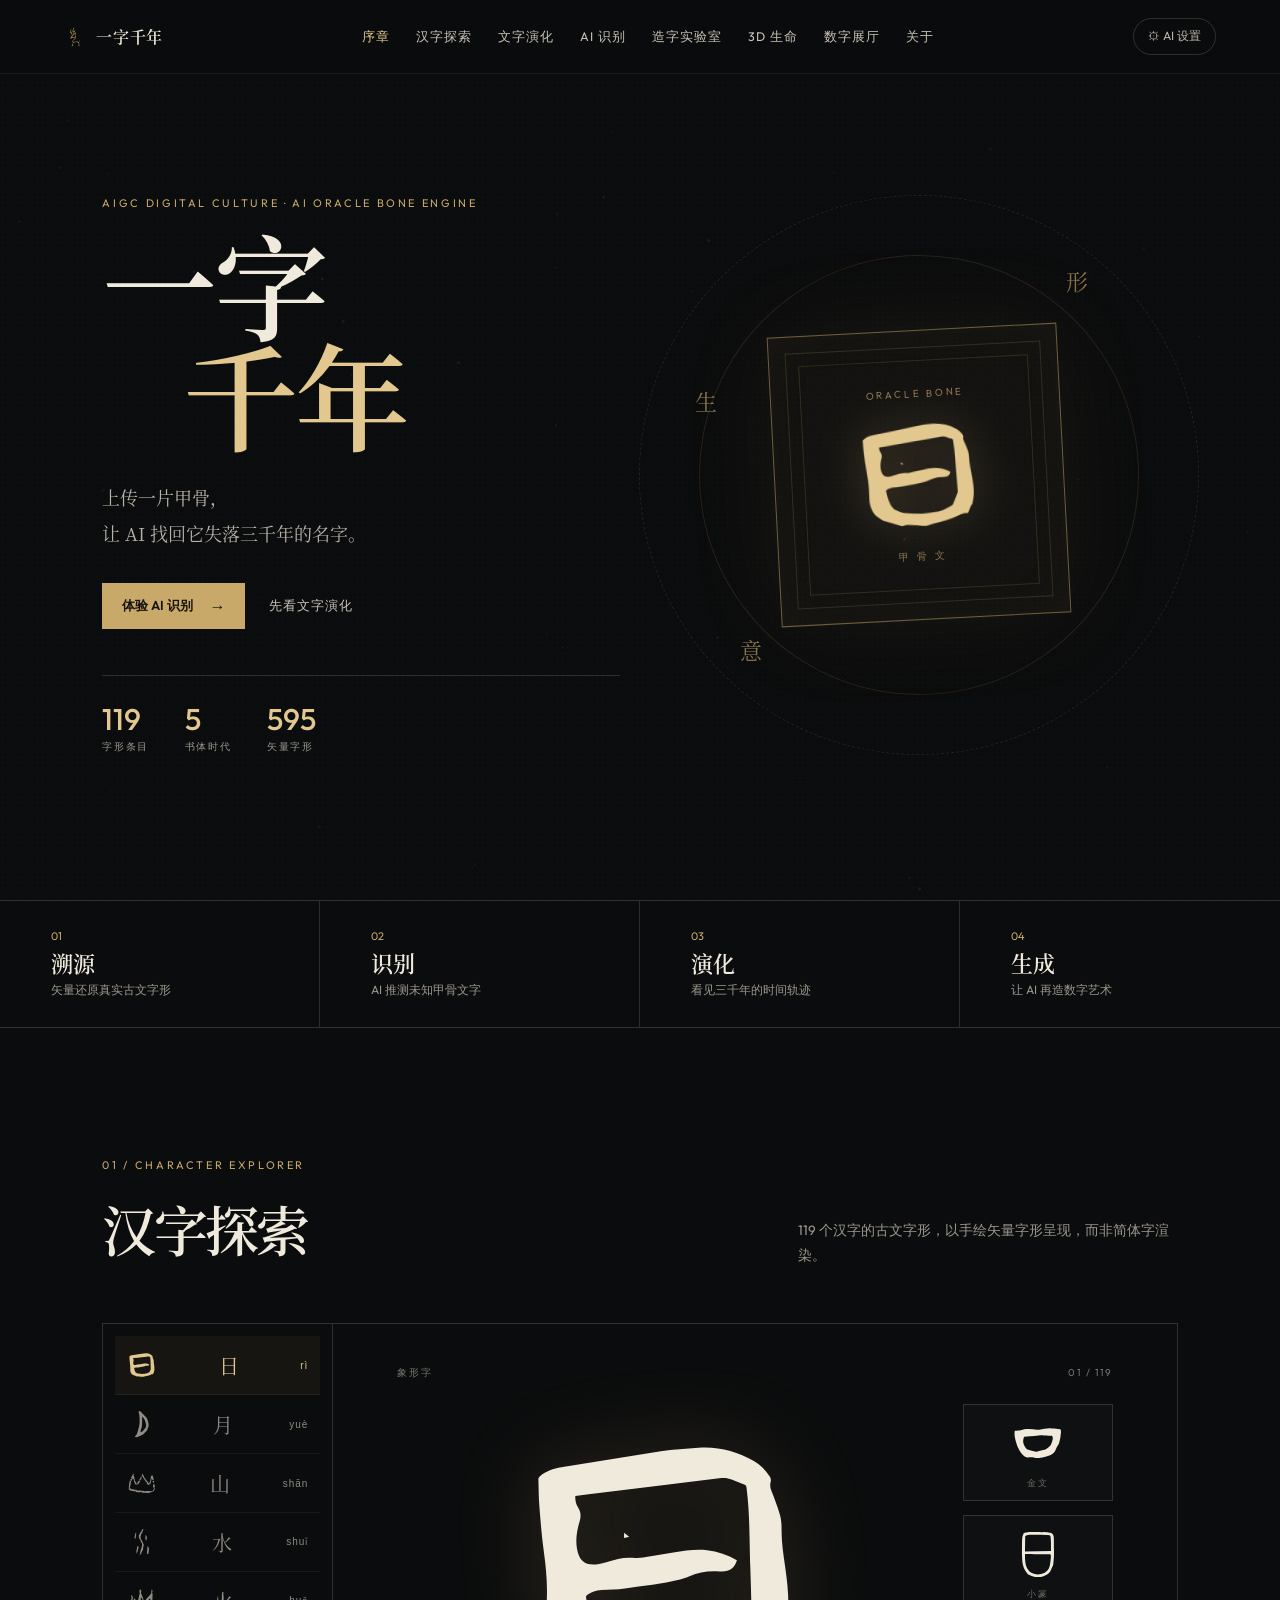
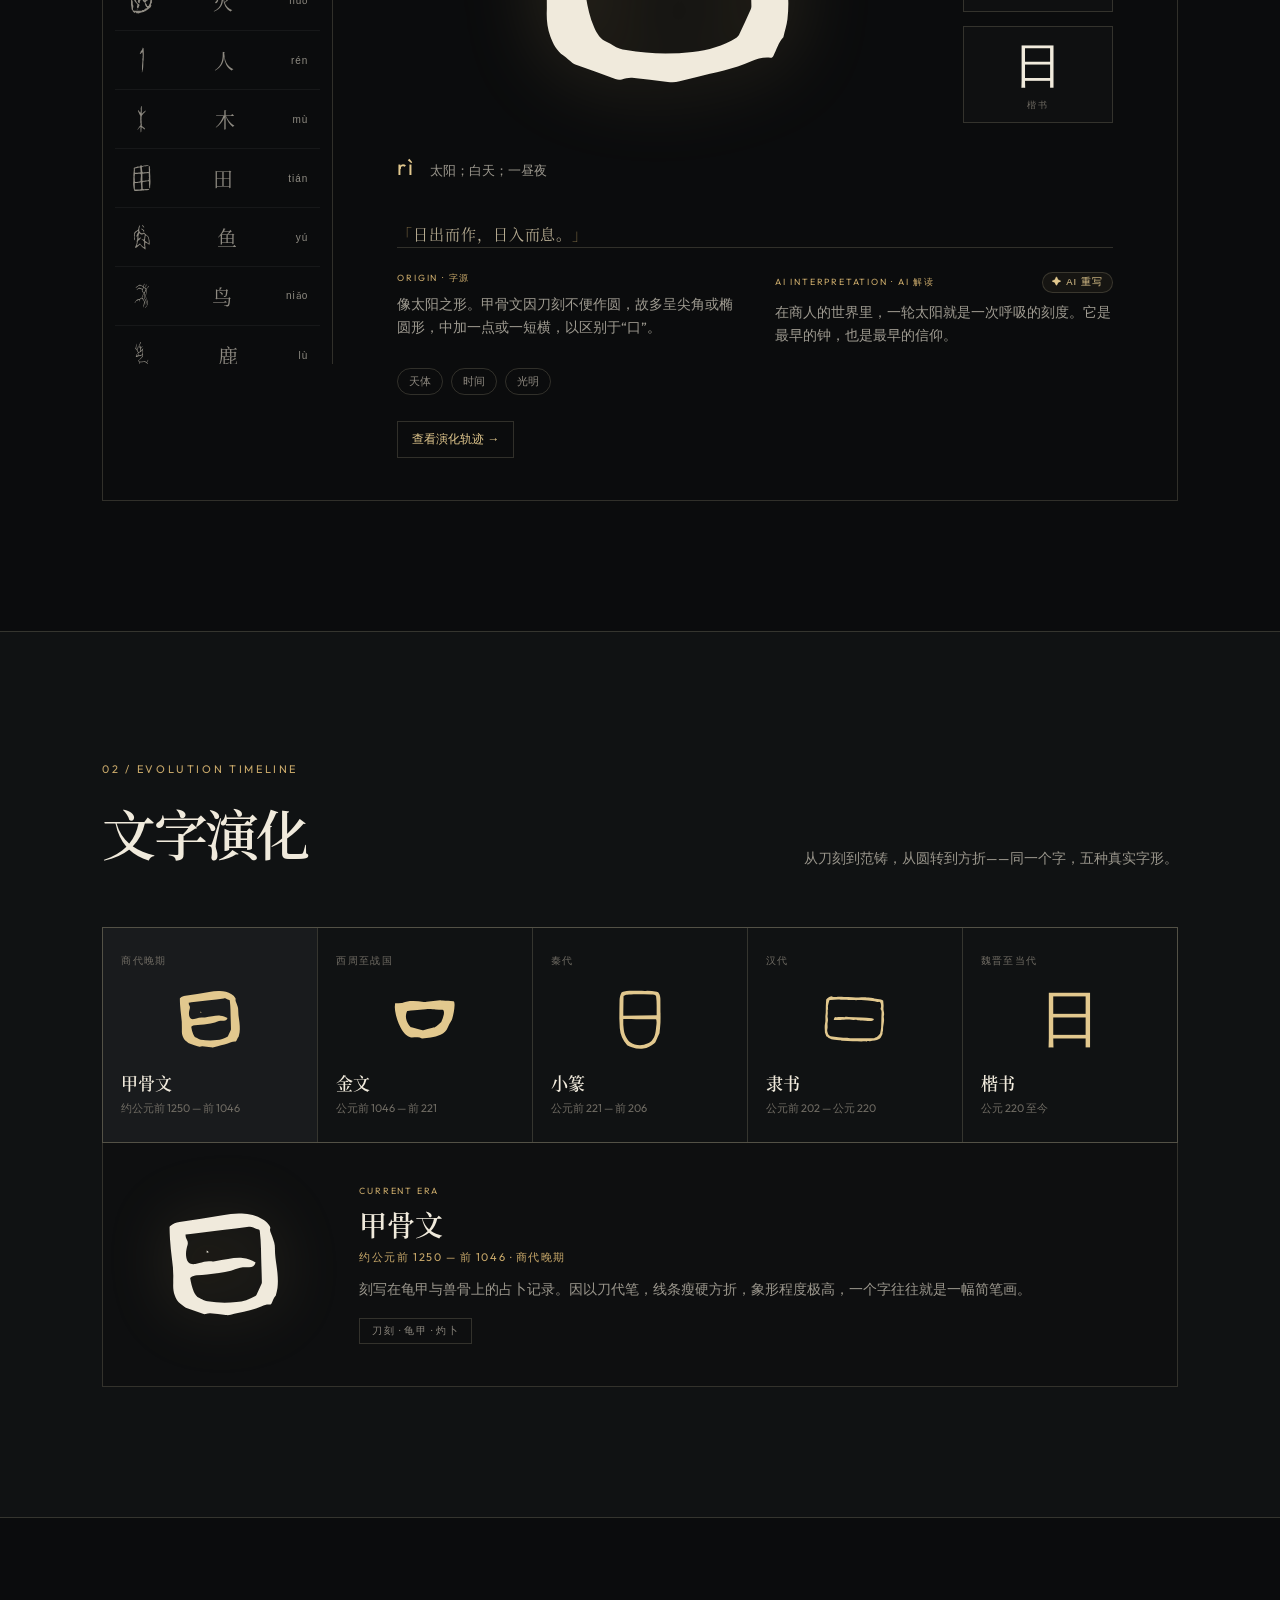
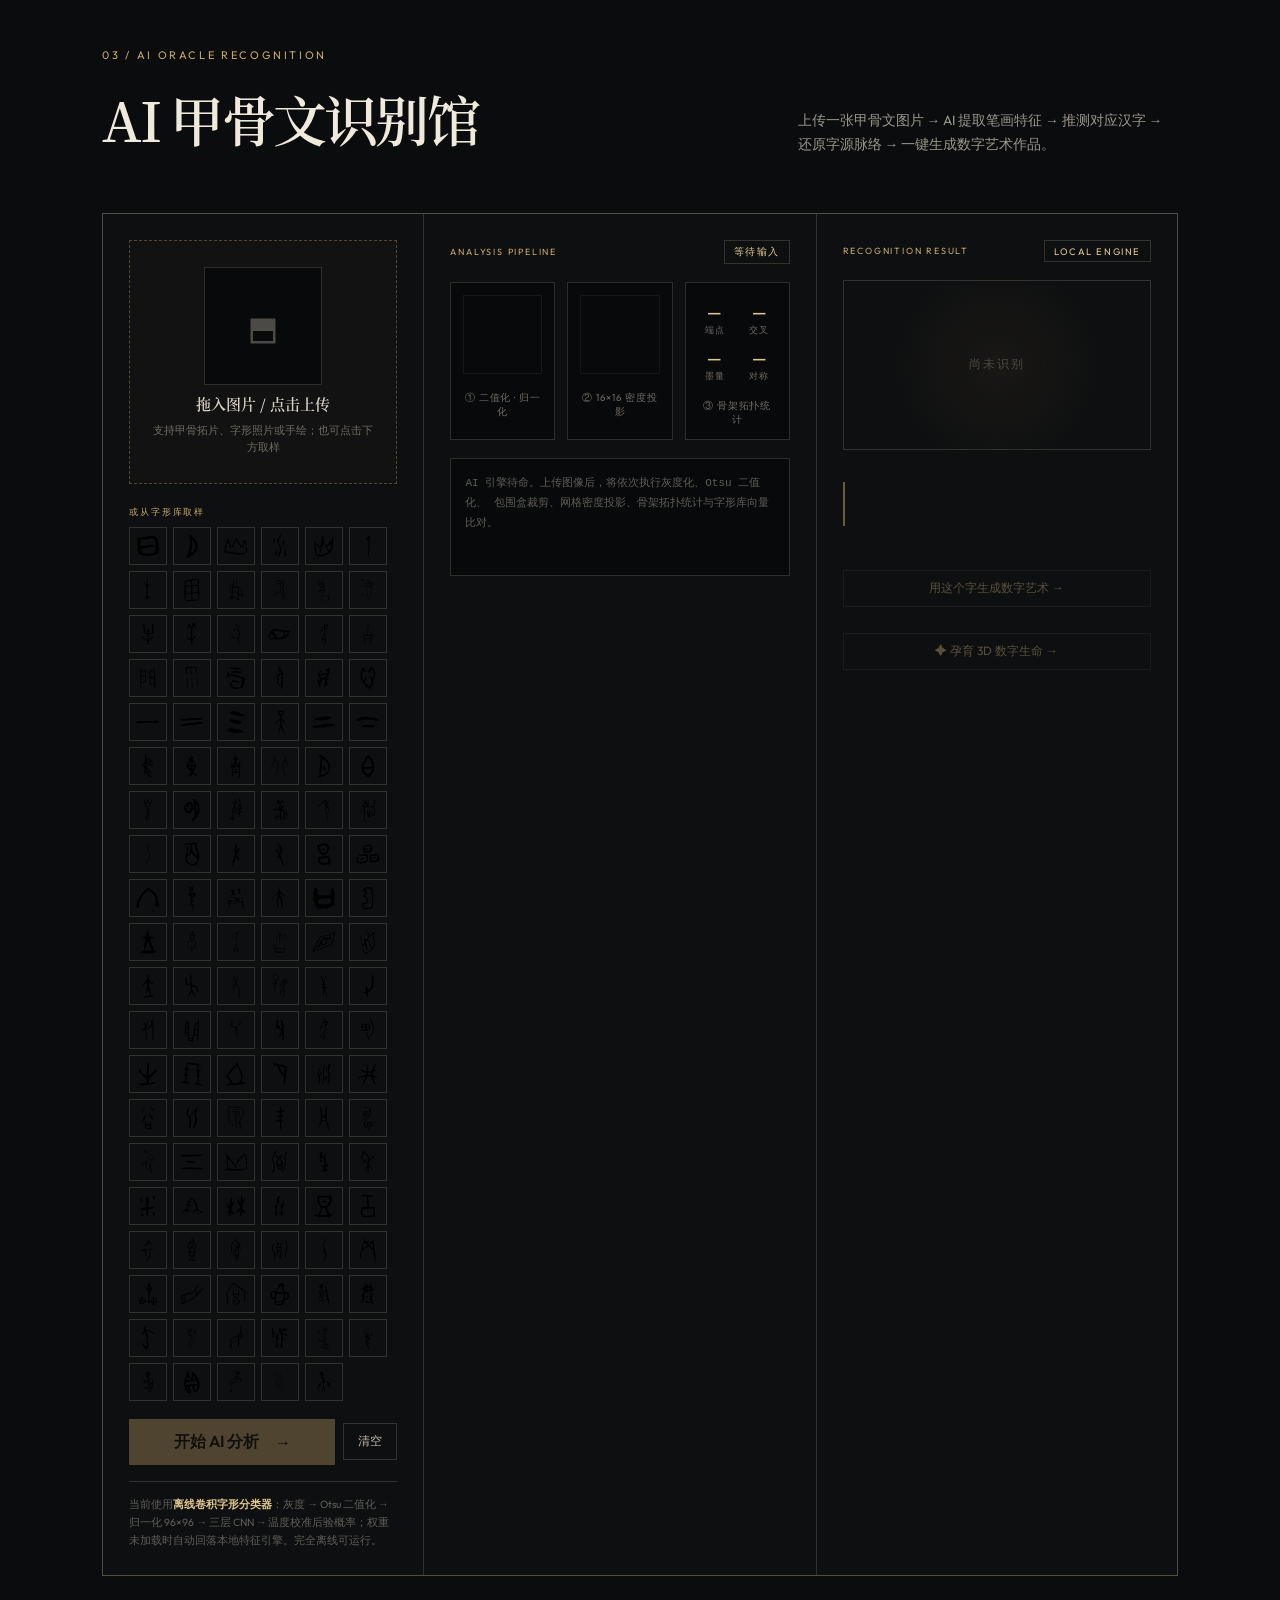
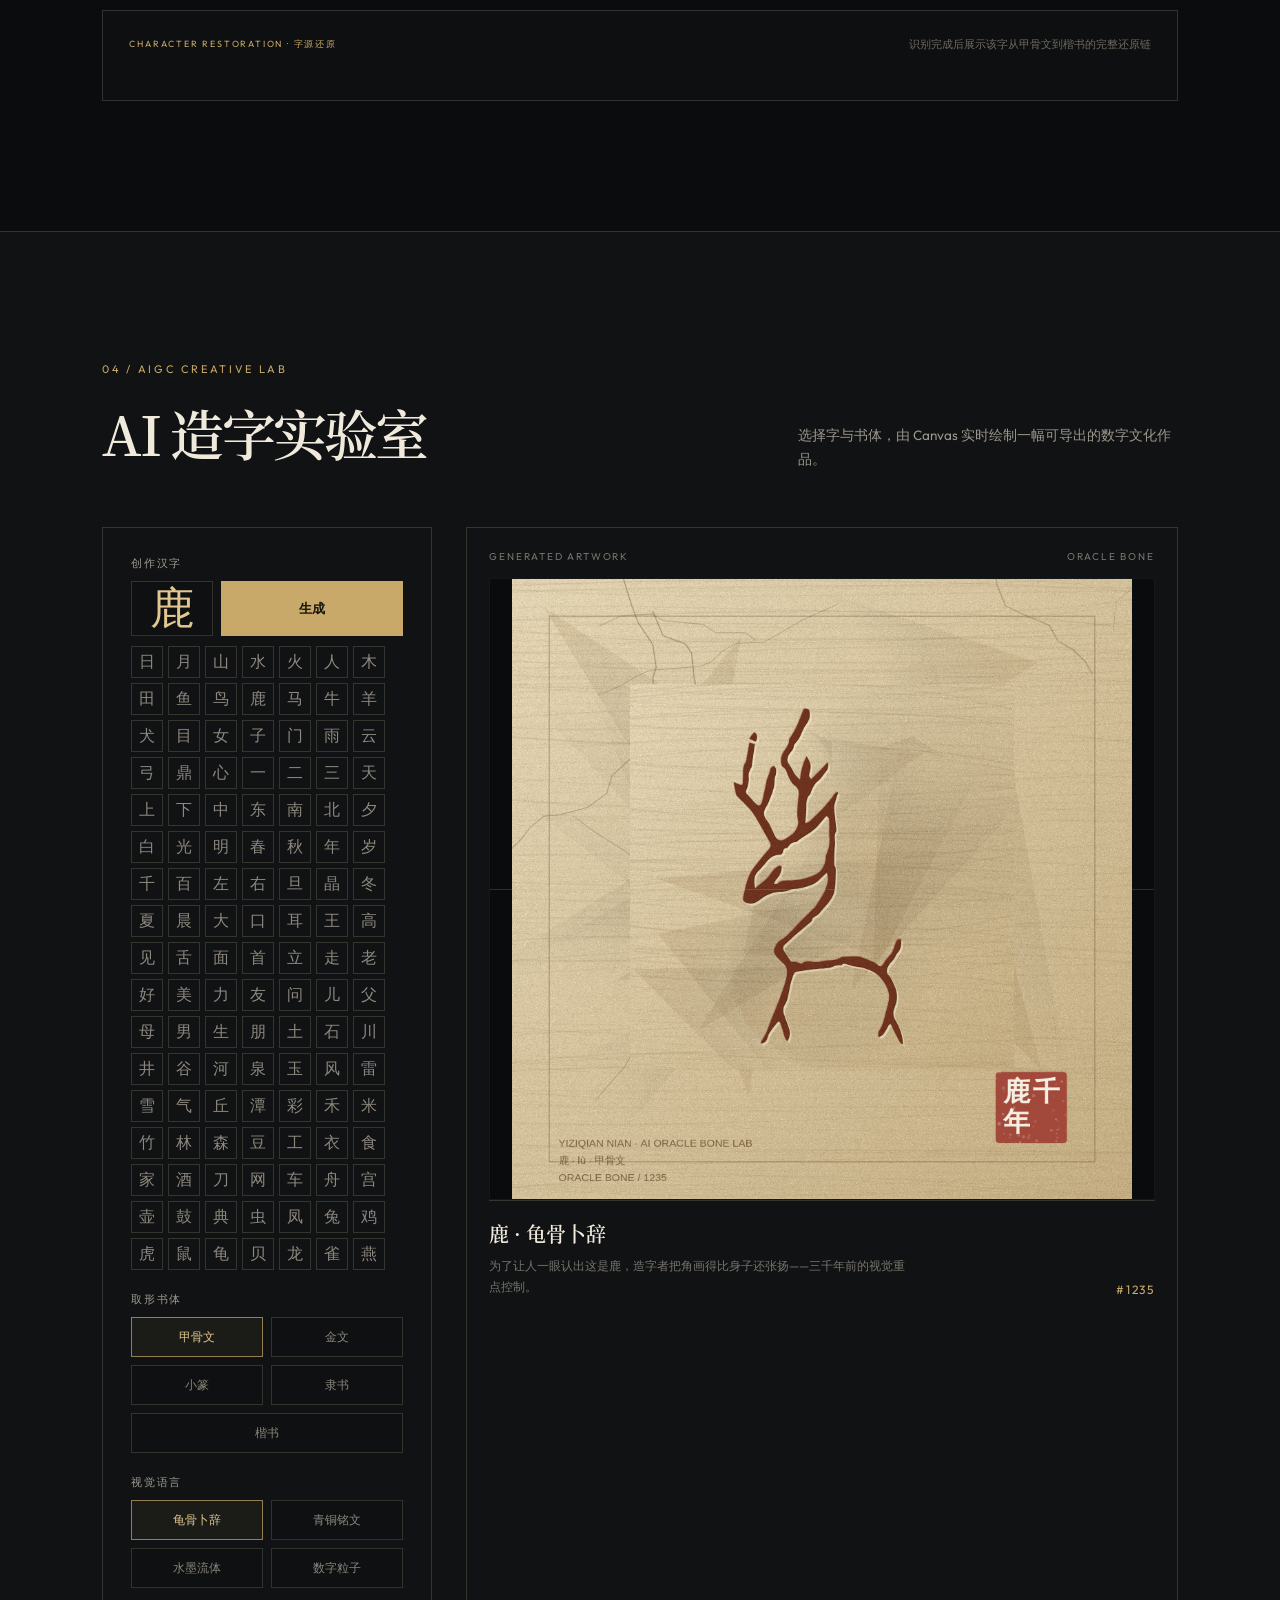
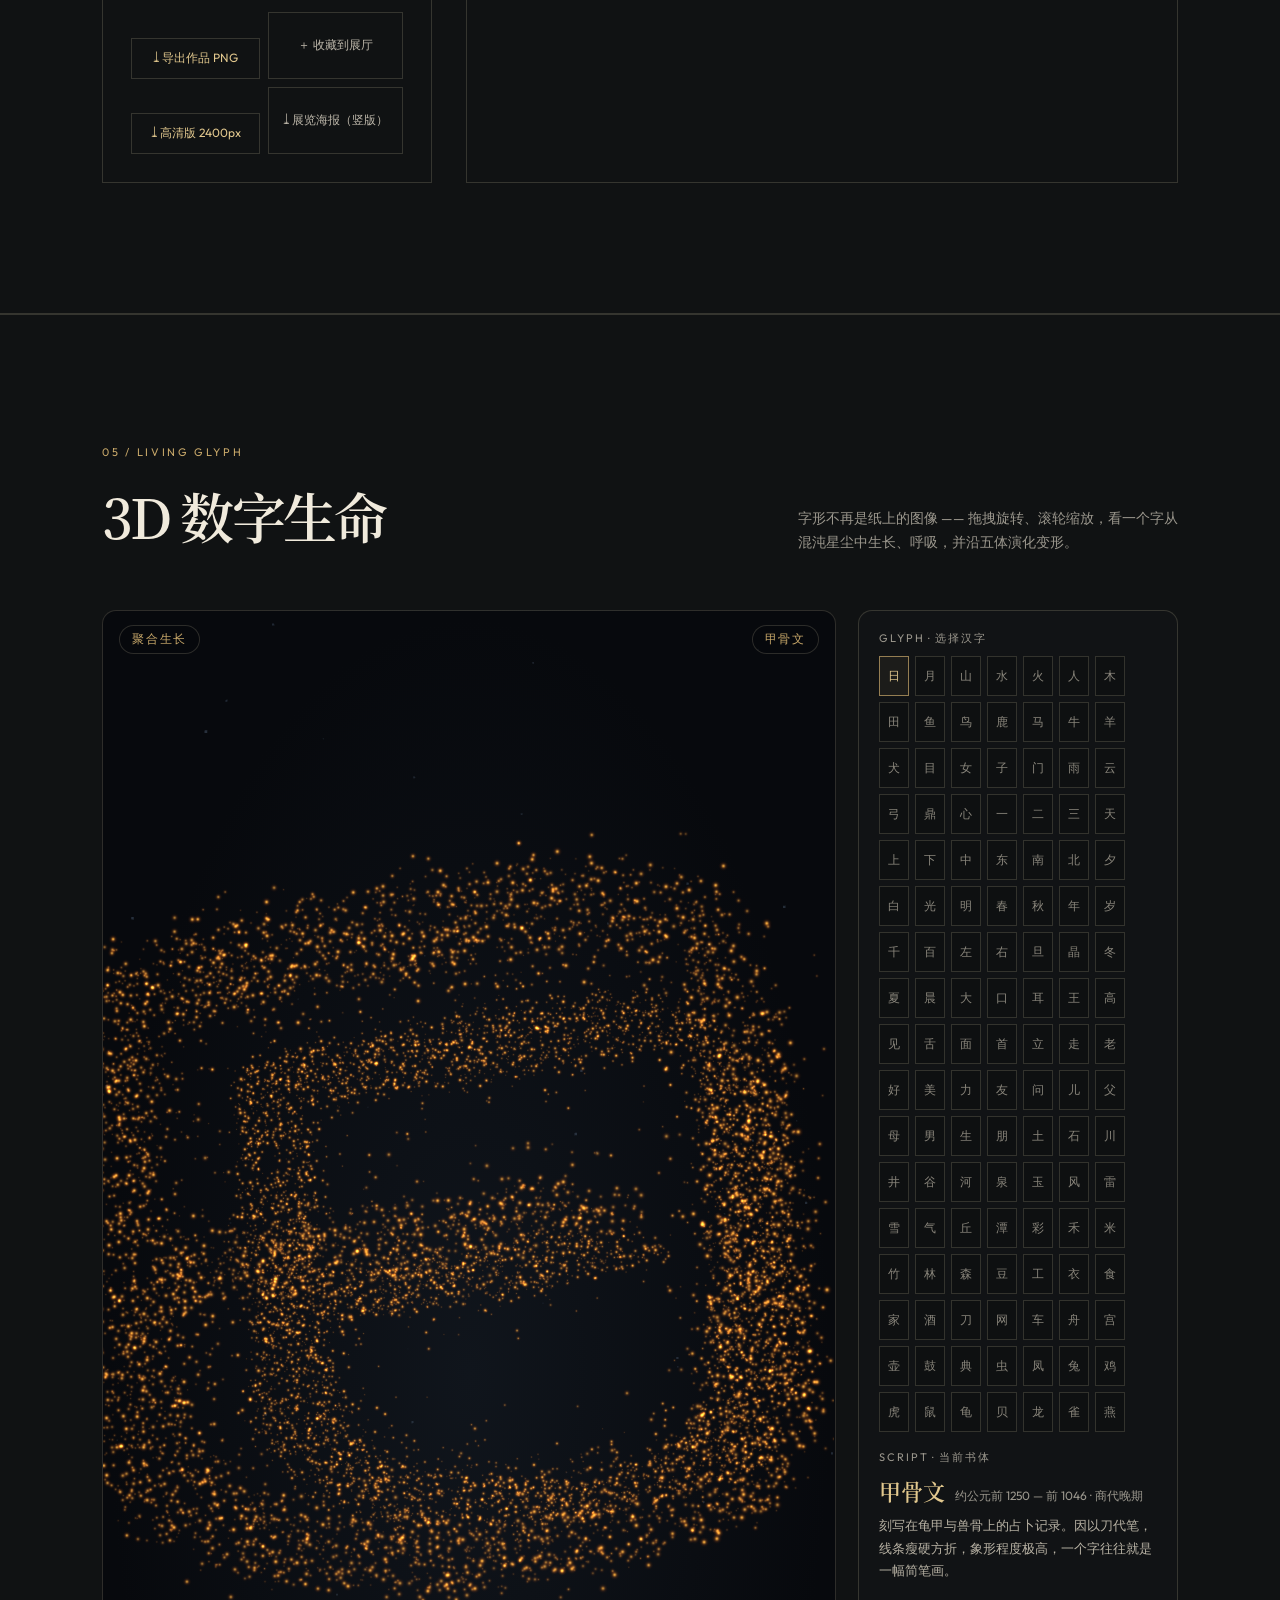
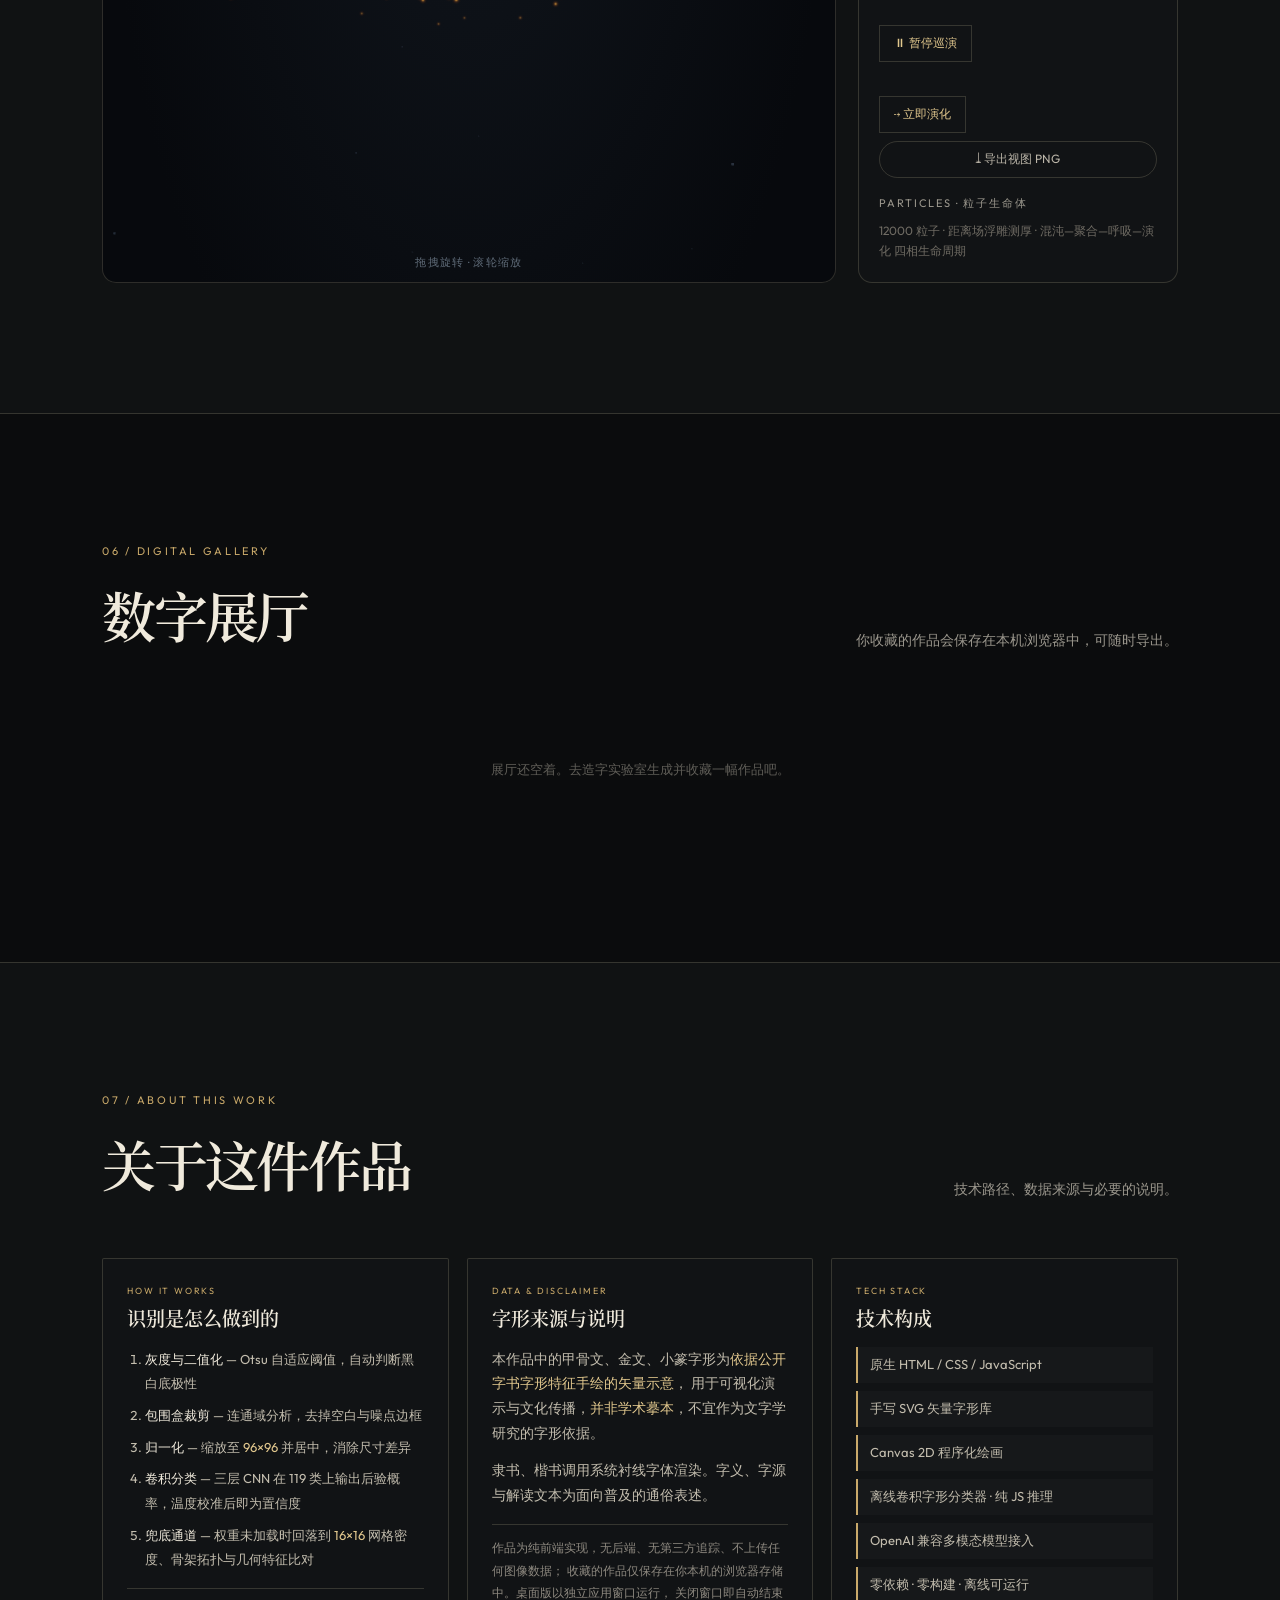
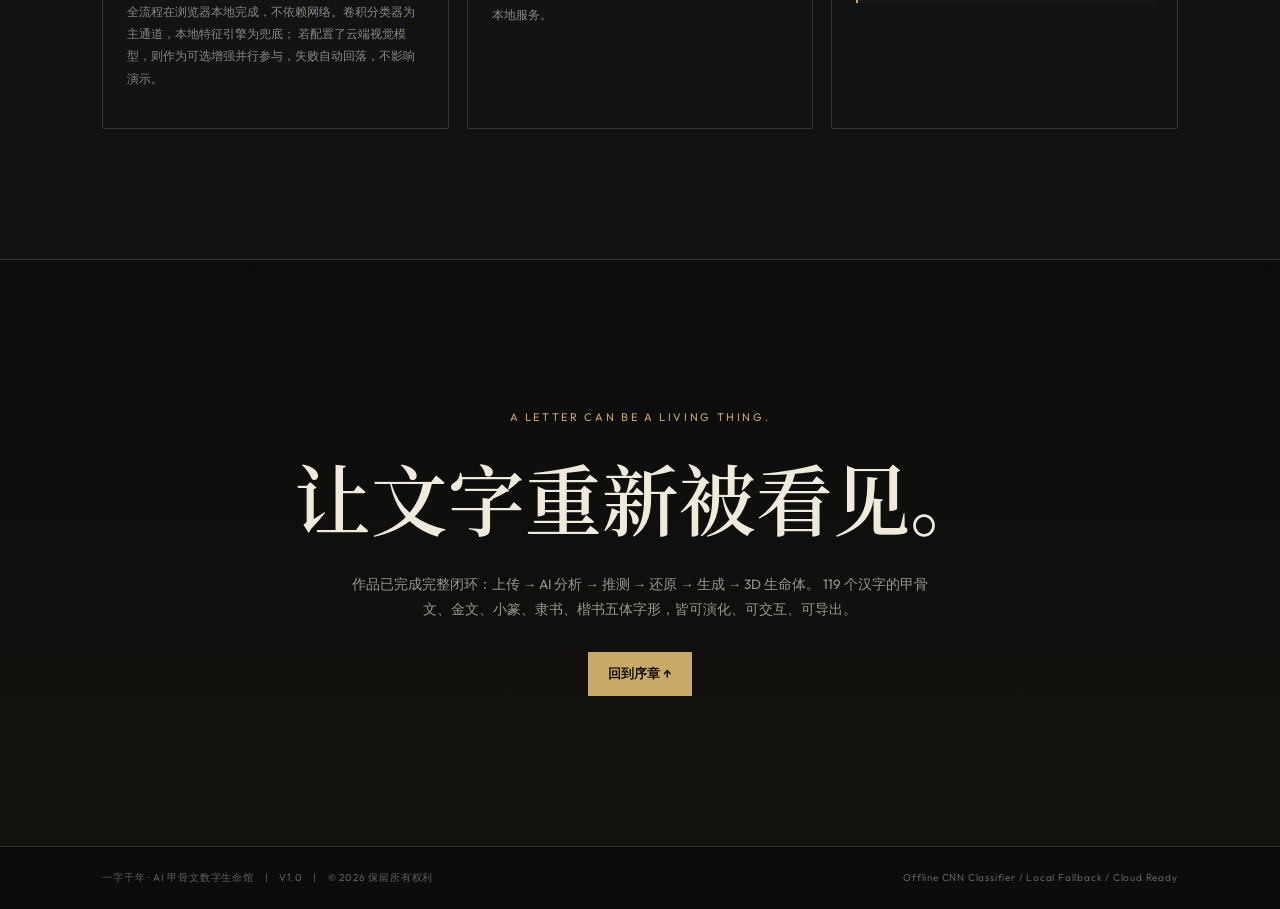
==== commit d1d48c90: "统一数据口径与软著登记信息 - 三份入口（START.html / 打开作品.html / index.html）静态文案与真实字库对齐：   24→119 字形条目、120→595 矢量字形、01/" ====
--- a/START.html
+++ b/START.html
@@ -54,9 +54,9 @@
           <a class="text-btn" href="#evolution">先看文字演化</a>
         </div>
         <ul class="hero-facts">
-          <li><b id="factChars">24</b><span>字形条目</span></li>
+          <li><b id="factChars">119</b><span>字形条目</span></li>
           <li><b>5</b><span>书体时代</span></li>
-          <li><b id="factGlyphs">120</b><span>矢量字形</span></li>
+          <li><b id="factGlyphs">595</b><span>矢量字形</span></li>
         </ul>
       </div>
 
@@ -88,7 +88,7 @@
           <p class="eyebrow">01 / CHARACTER EXPLORER</p>
           <h2>汉字探索</h2>
         </div>
-        <p class="section-desc">二十四个象形字，全部以手绘矢量古文字形呈现，而非简体字渲染。</p>
+        <p class="section-desc">119 个汉字的古文字形，以手绘矢量字形呈现，而非简体字渲染。</p>
       </div>
 
       <div class="explorer">
@@ -96,7 +96,7 @@
         <div class="char-stage">
           <div class="stage-top">
             <span id="charCategory">象形字</span>
-            <span id="charIndex">01 / 12</span>
+            <span id="charIndex">01 / 119</span>
           </div>
 
           <div class="stage-glyph-row">
@@ -213,7 +213,7 @@
             </div>
             <div class="proc-cell">
               <canvas id="cvGrid" width="120" height="120"></canvas>
-              <small>② 12×12 密度投影</small>
+              <small>② 16×16 密度投影</small>
             </div>
             <div class="proc-cell">
               <div class="topo-box" id="topoBox">
@@ -451,7 +451,7 @@
 
   <footer>
     <span>一字千年 · AI 甲骨文数字生命馆　|　V1.0　|　© 2026 保留所有权利</span>
-    <span id="footerEngine">Local Vision Engine / Cloud Vision Ready</span>
+    <span id="footerEngine">Offline CNN Classifier / Local Fallback / Cloud Ready</span>
   </footer>
 
   <!-- ============ AI 设置弹窗 ============ -->
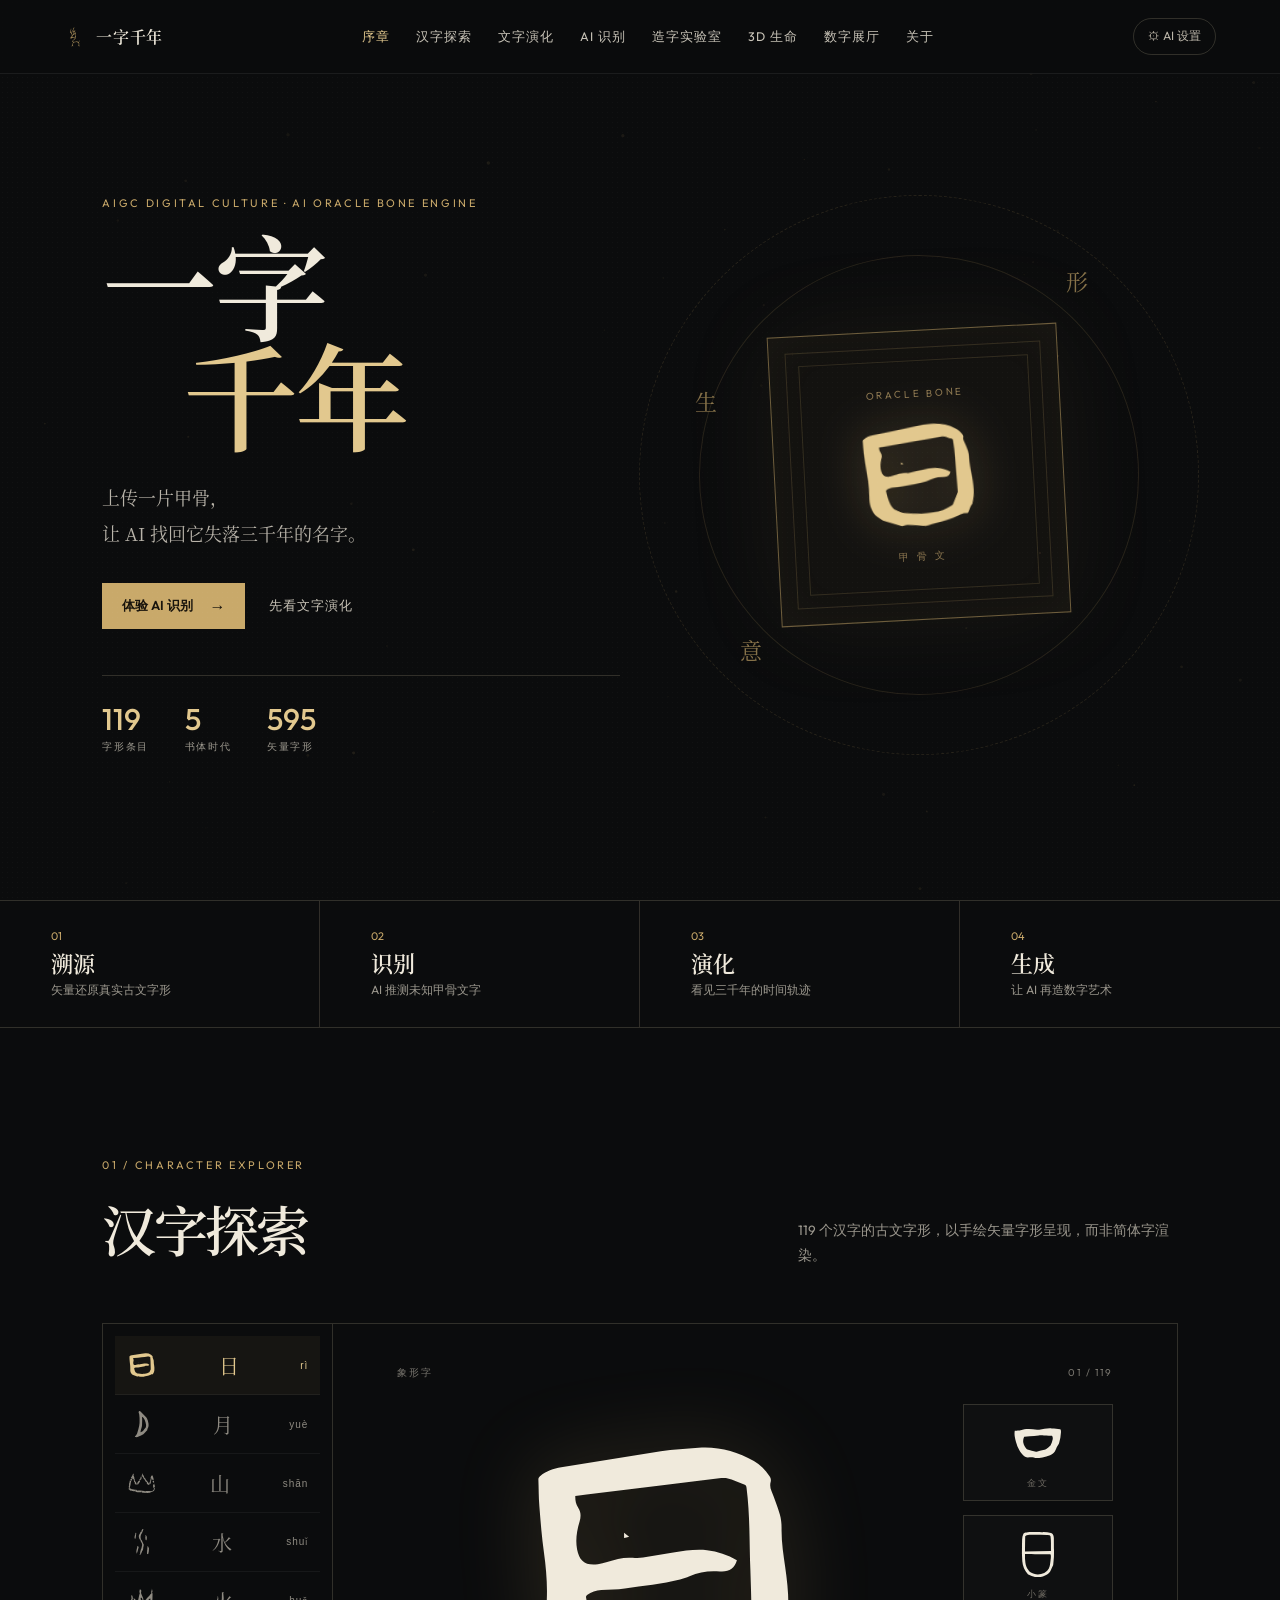
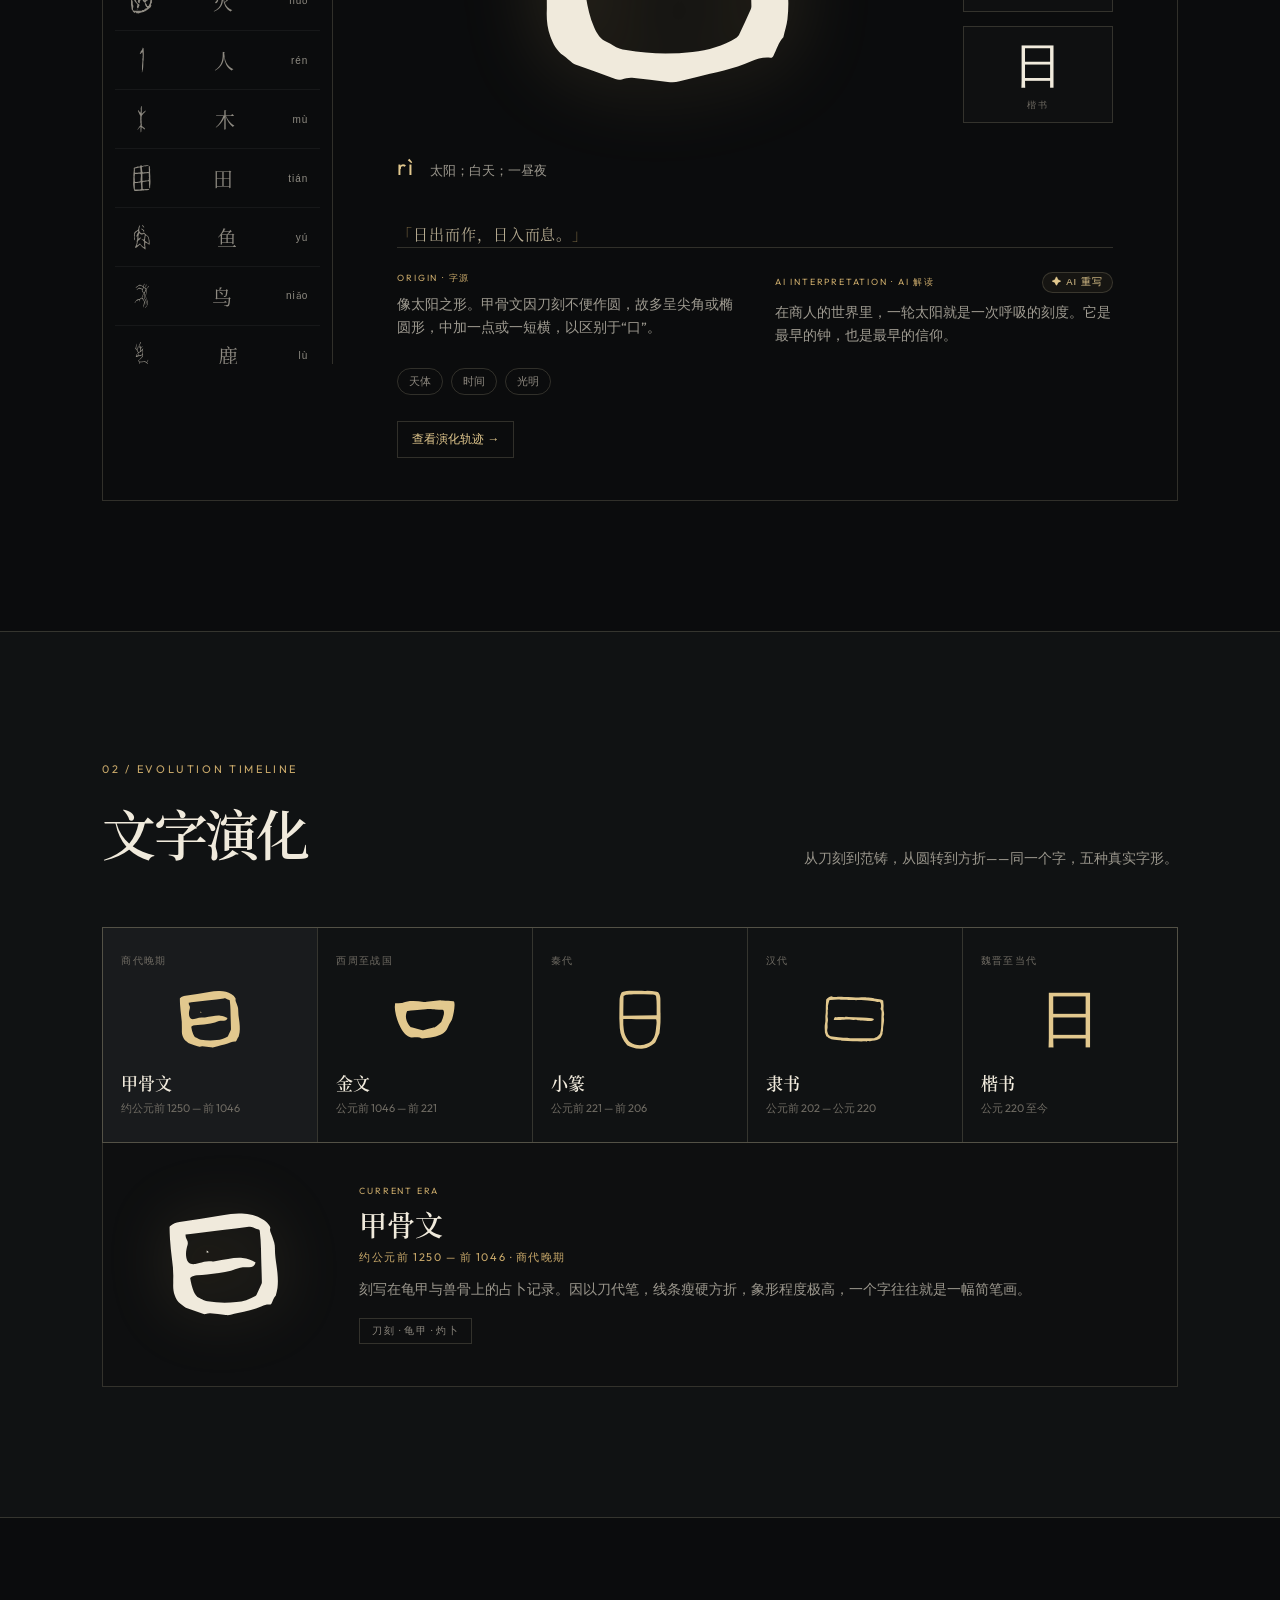
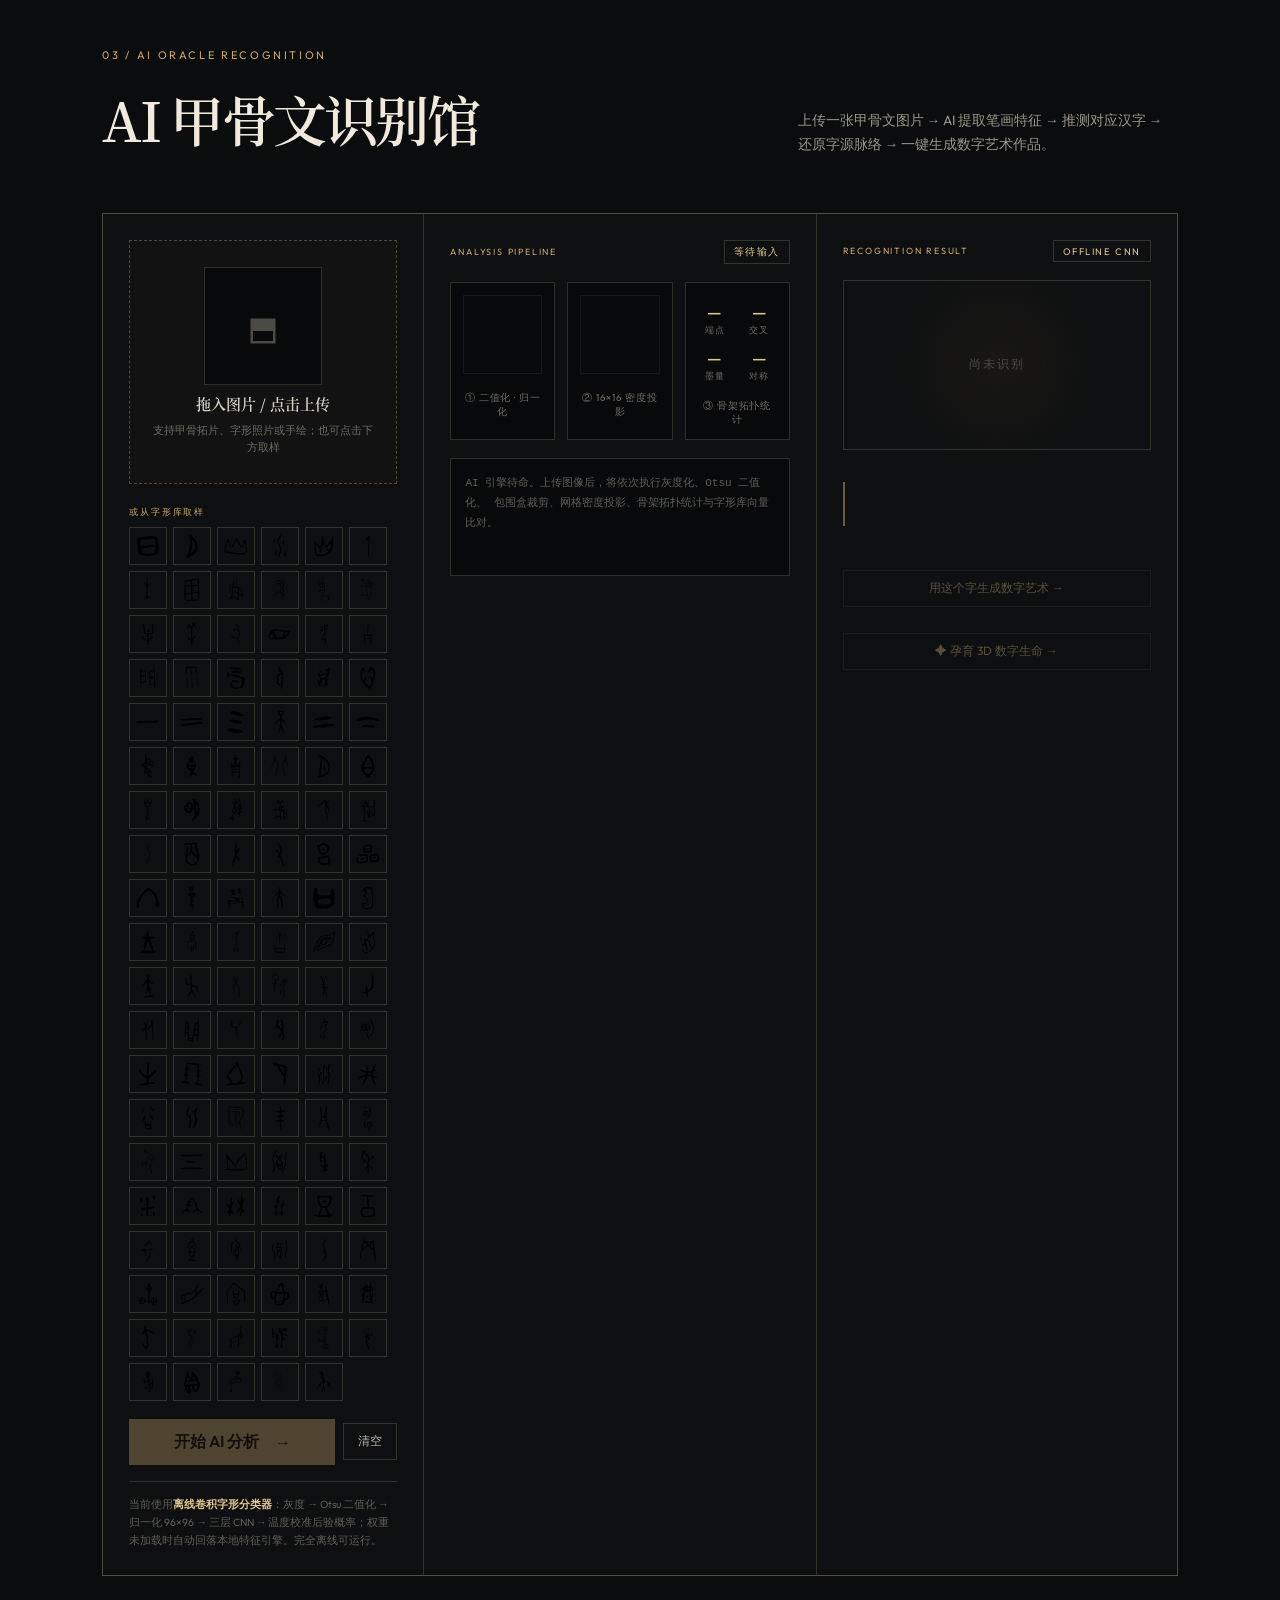
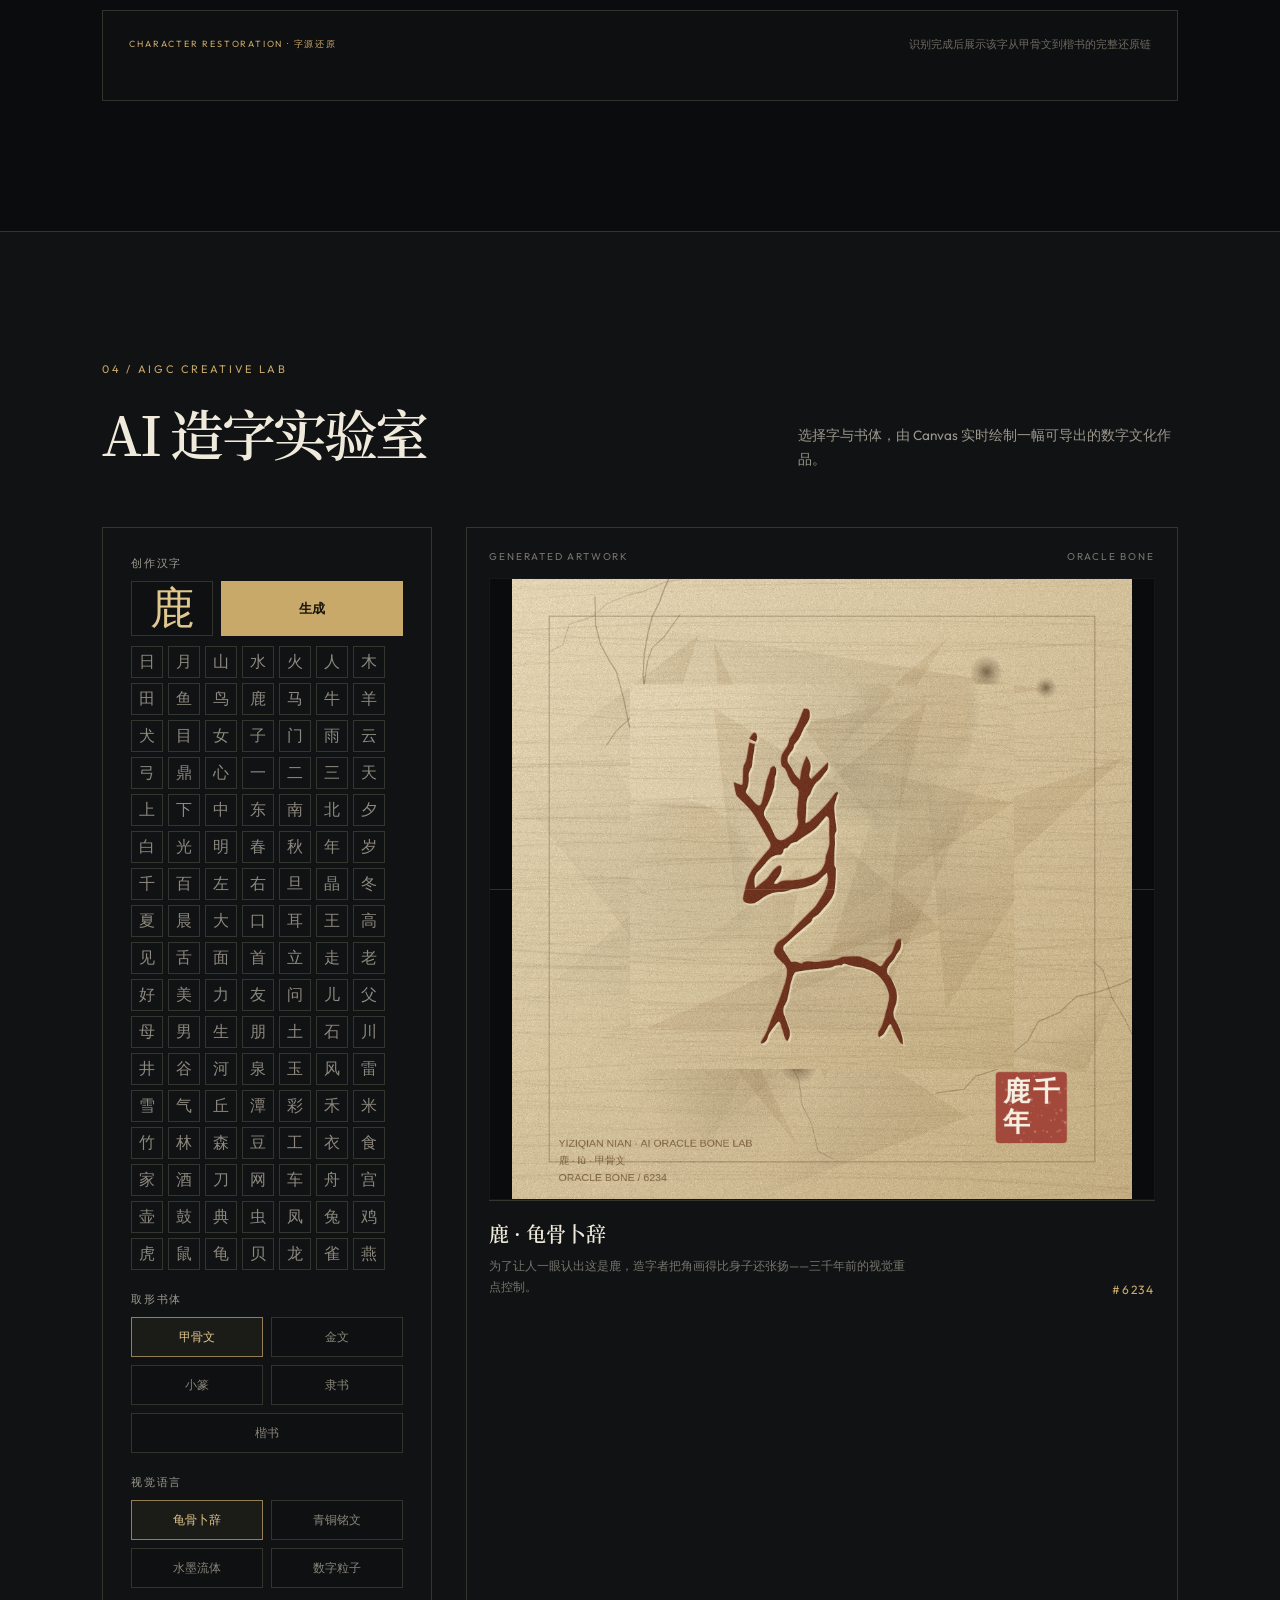
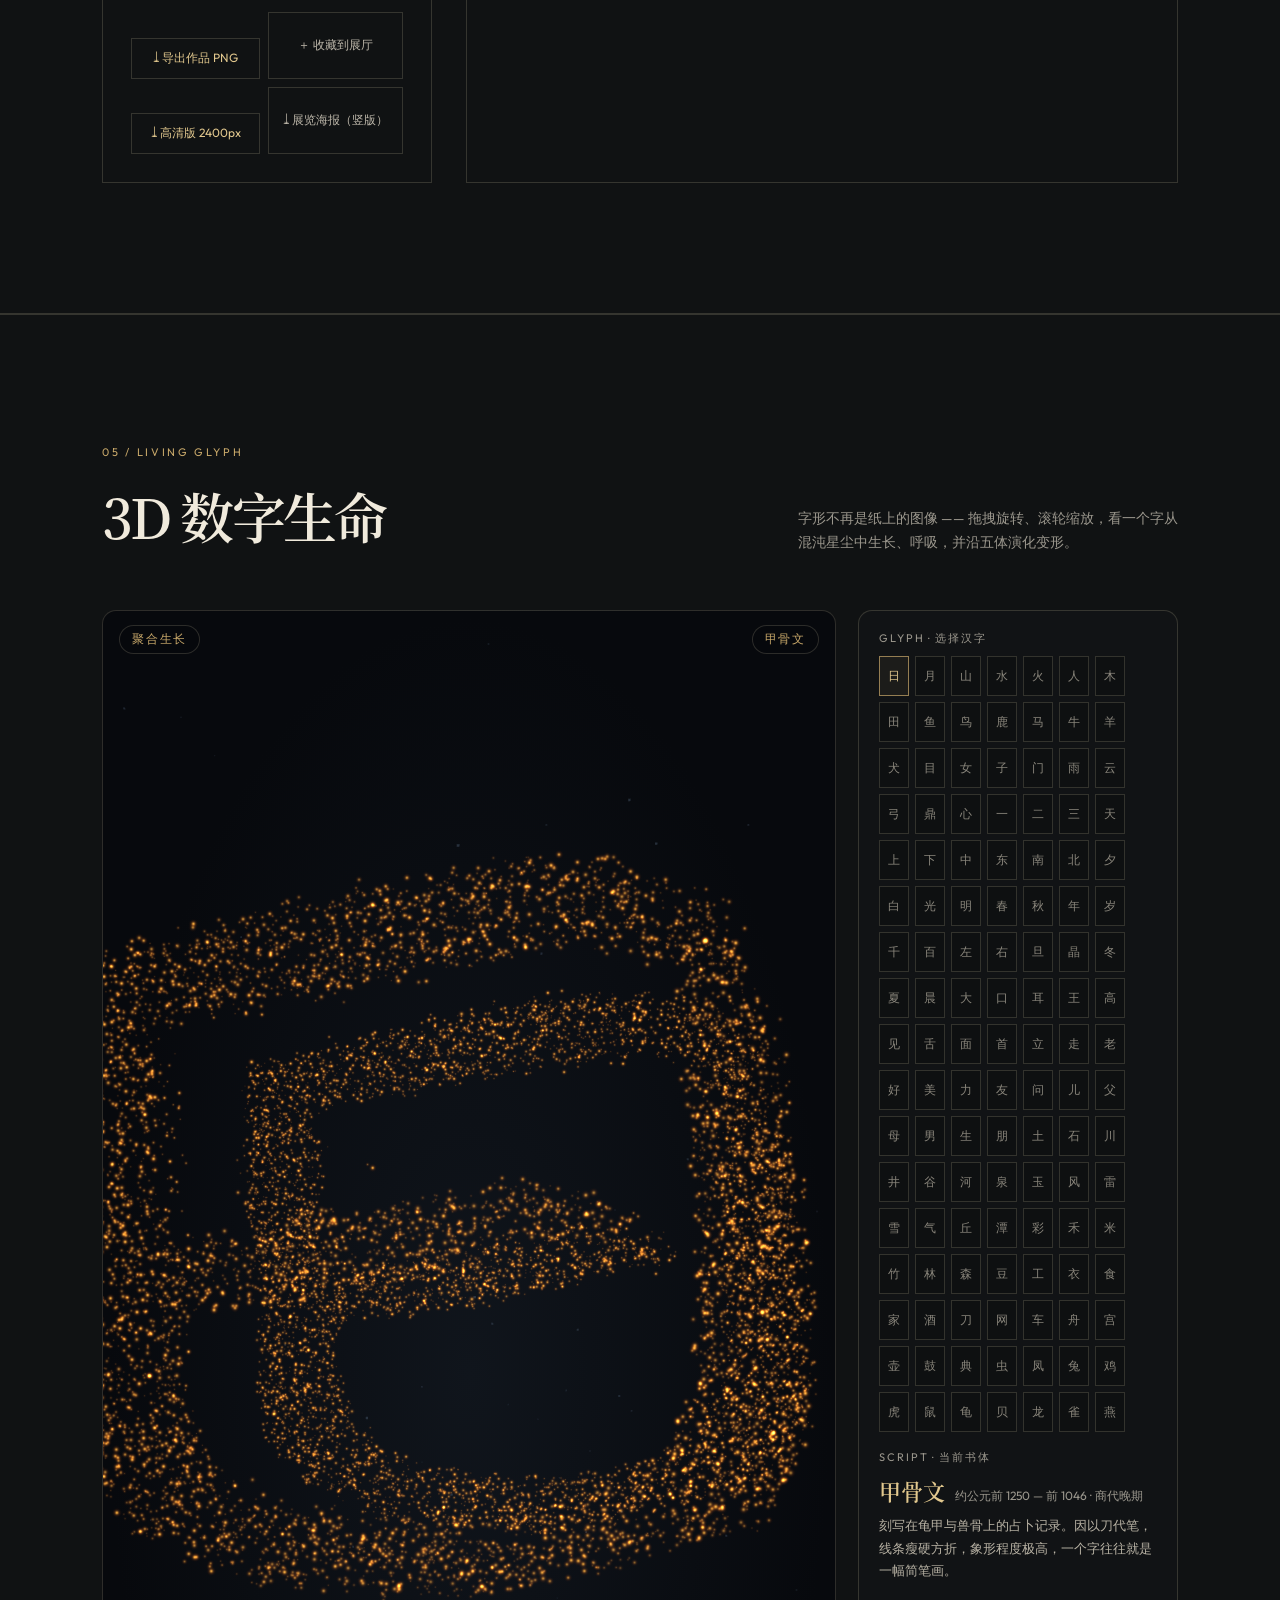
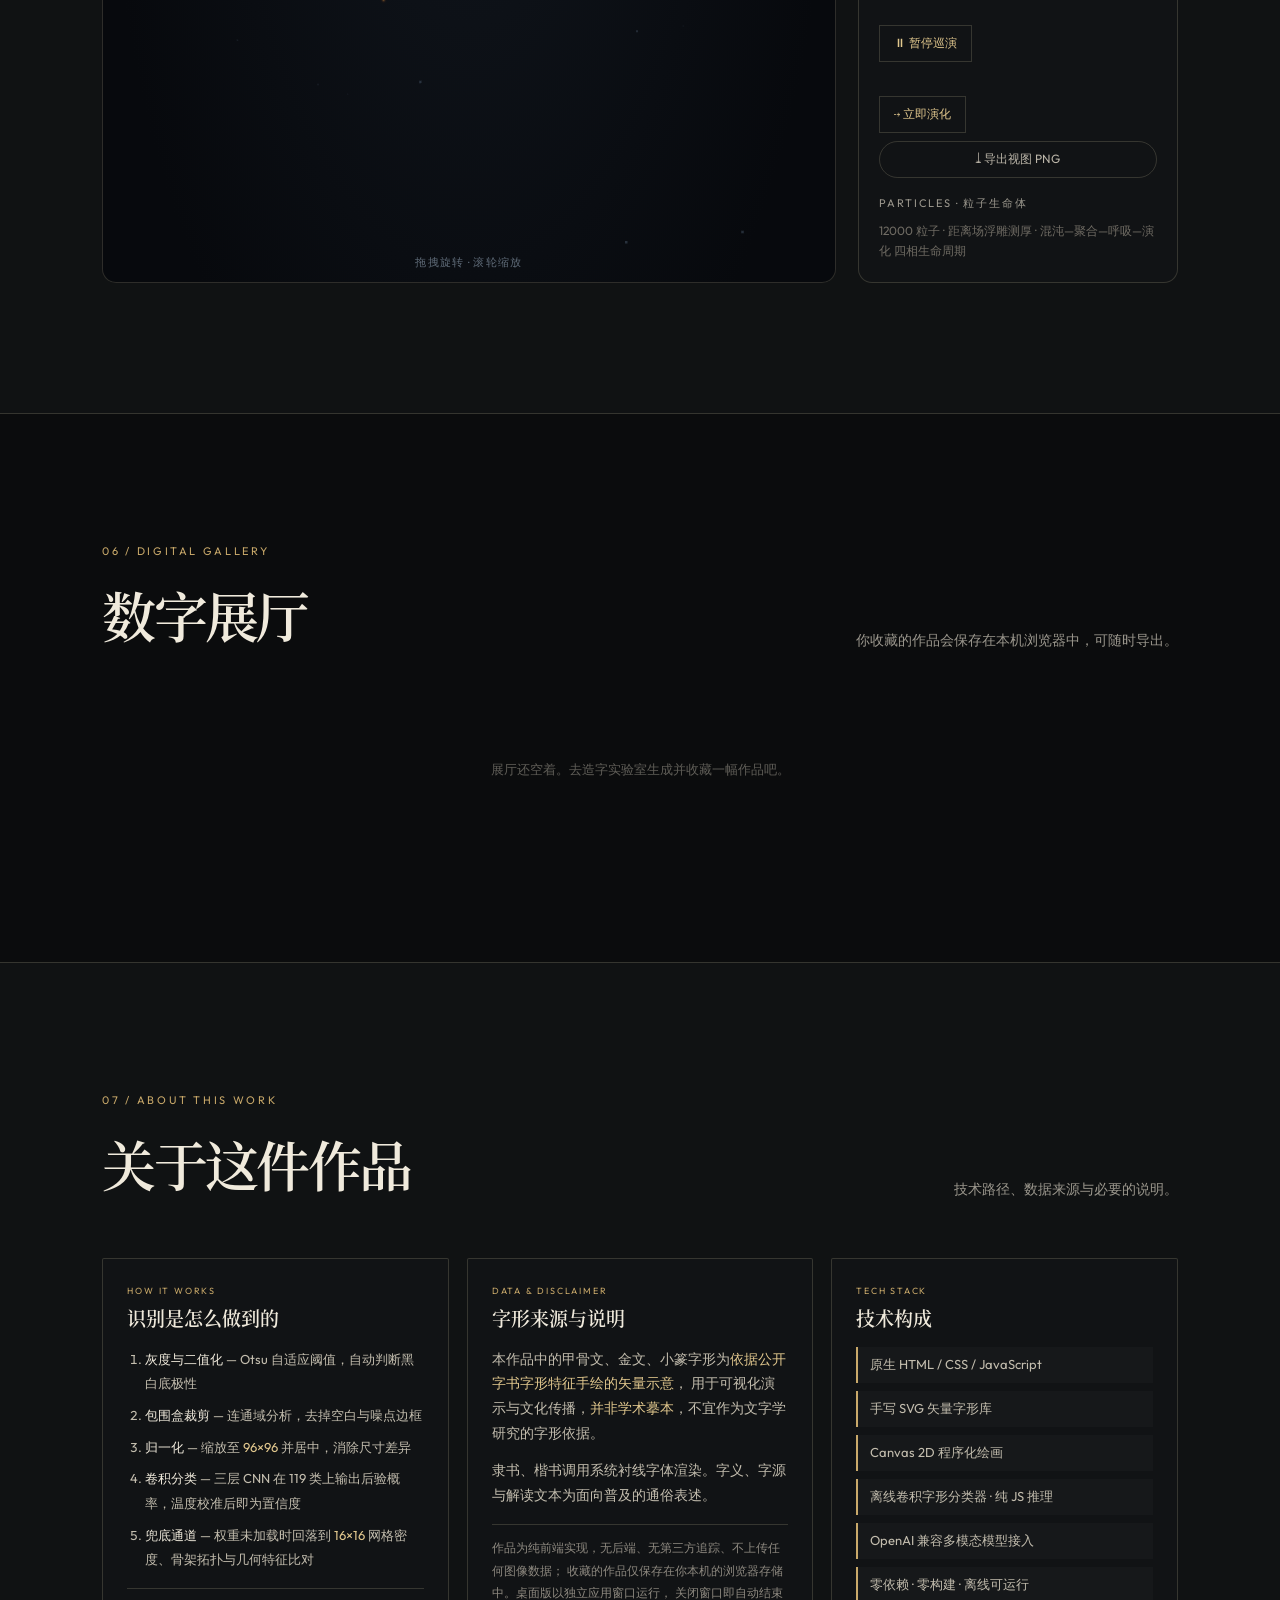
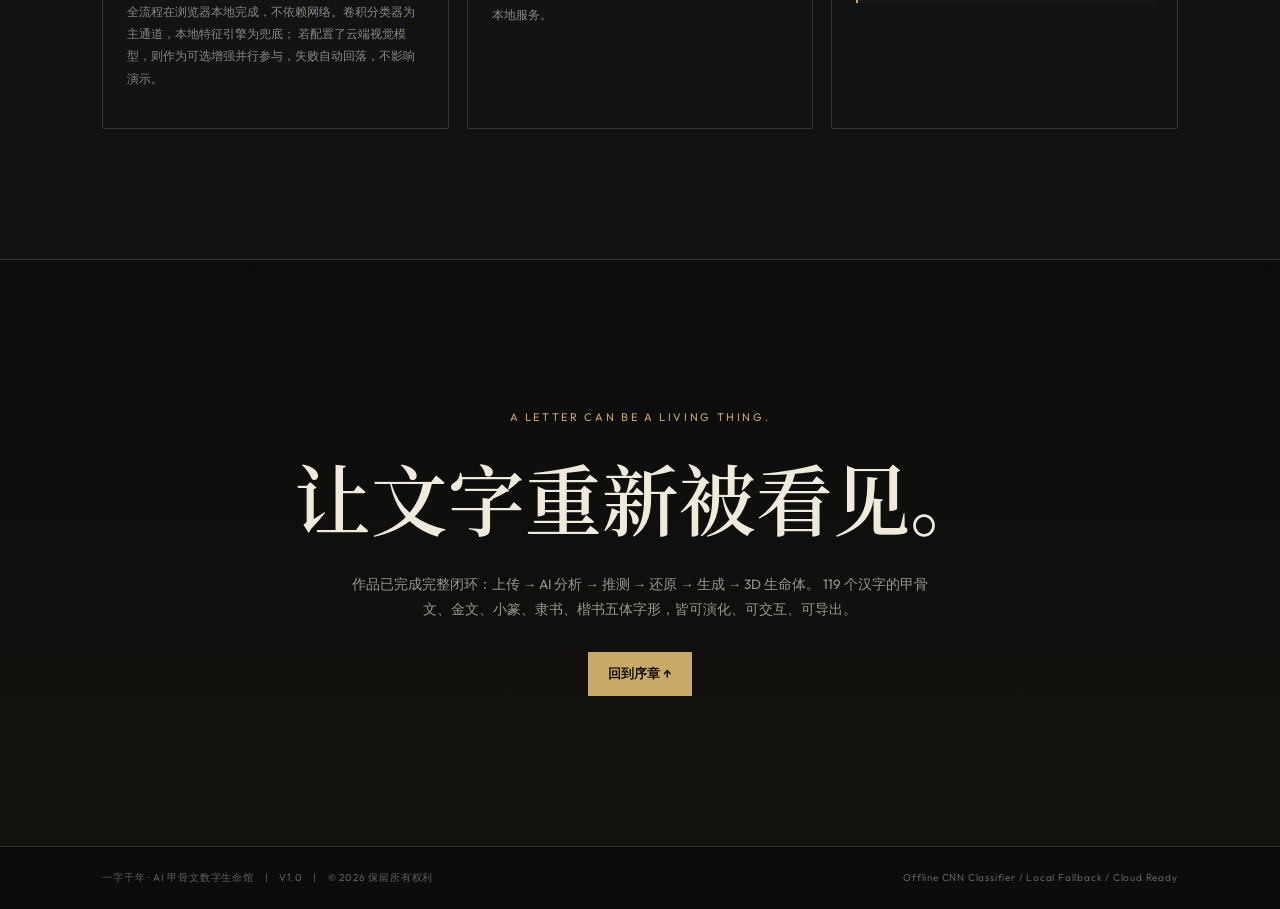
==== commit 23945936: "统一识别徽标口径为 OFFLINE CNN；新增入口同步脚本 - 识别结果徽标：初始值（START.html）、CNN 结果（script.js）、   配置刷新（script.js）三处统一为 OF" ====
--- a/START.html
+++ b/START.html
@@ -236,7 +236,7 @@
         <div class="rec-result">
           <div class="proc-head">
             <span class="label">RECOGNITION RESULT</span>
-            <span class="proc-state" id="srcBadge">LOCAL ENGINE</span>
+            <span class="proc-state" id="srcBadge">OFFLINE CNN</span>
           </div>
 
           <div class="result-hero" id="resultHero">
